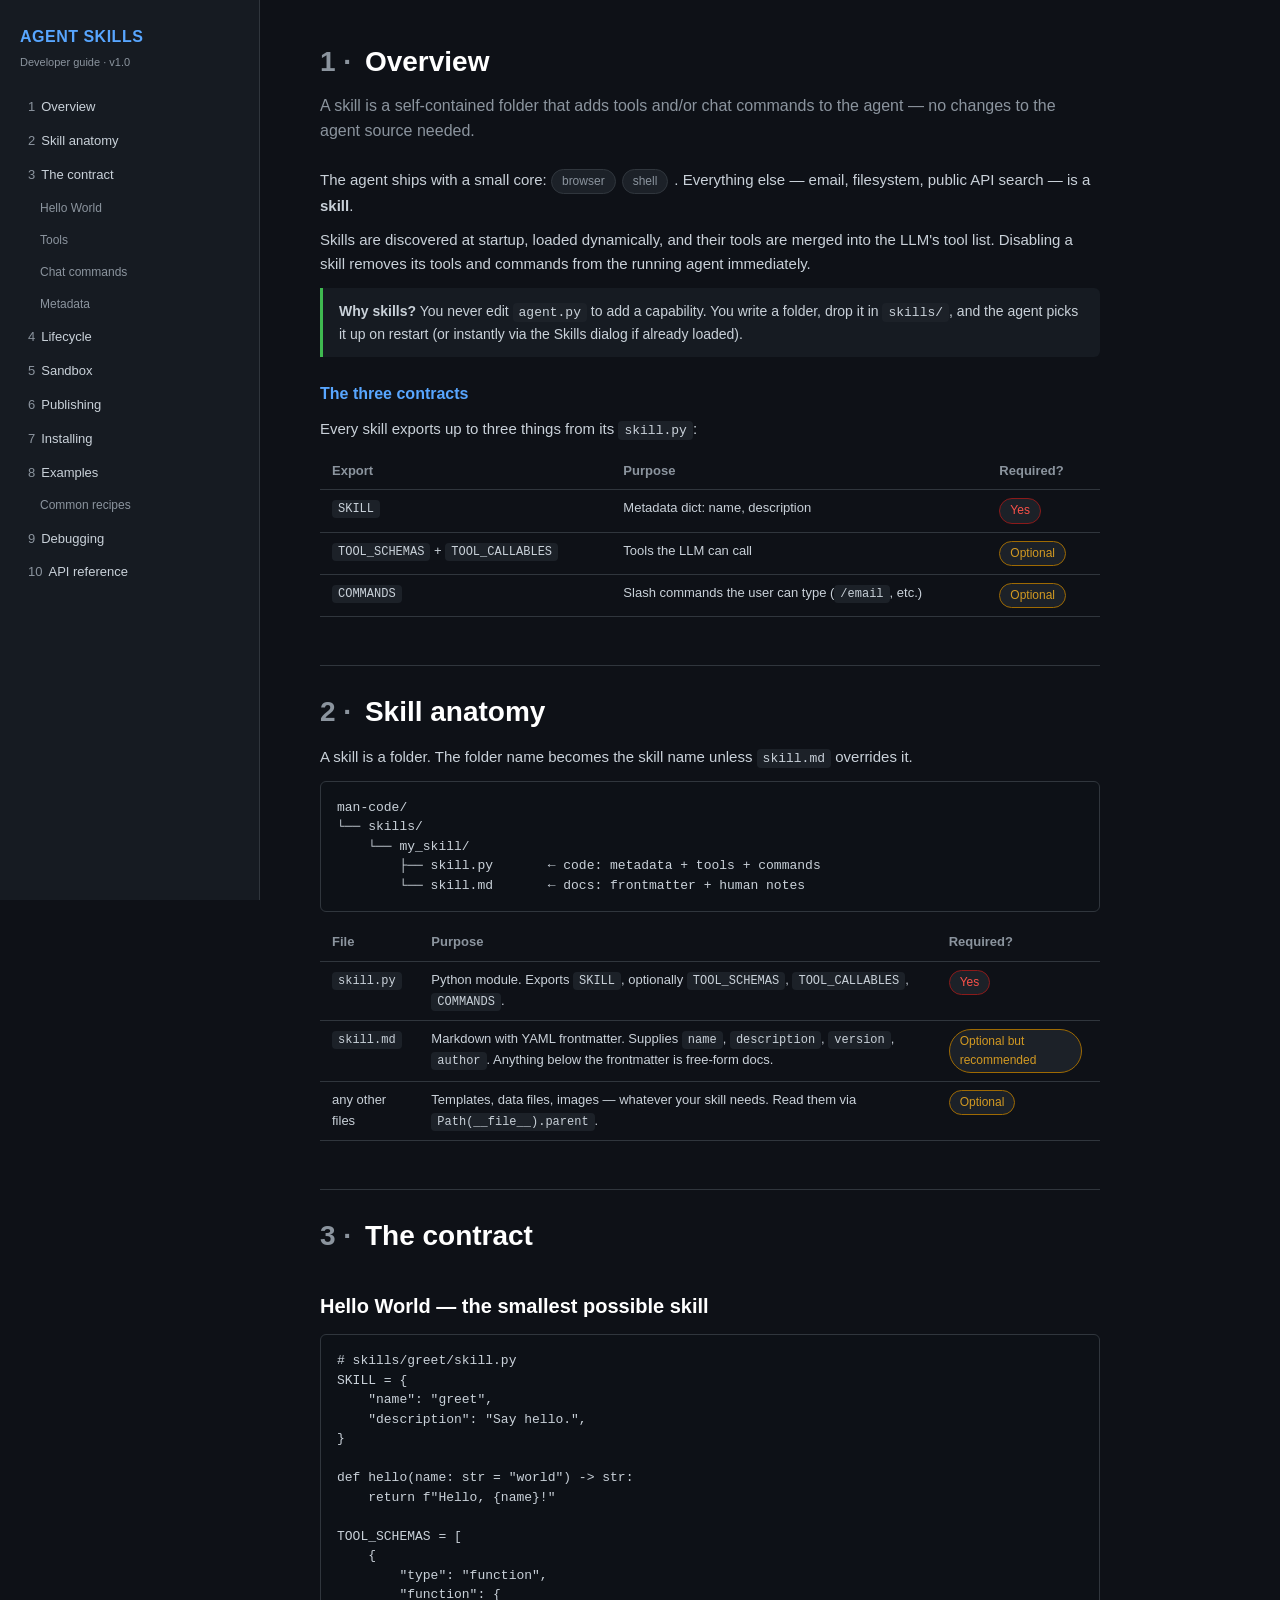
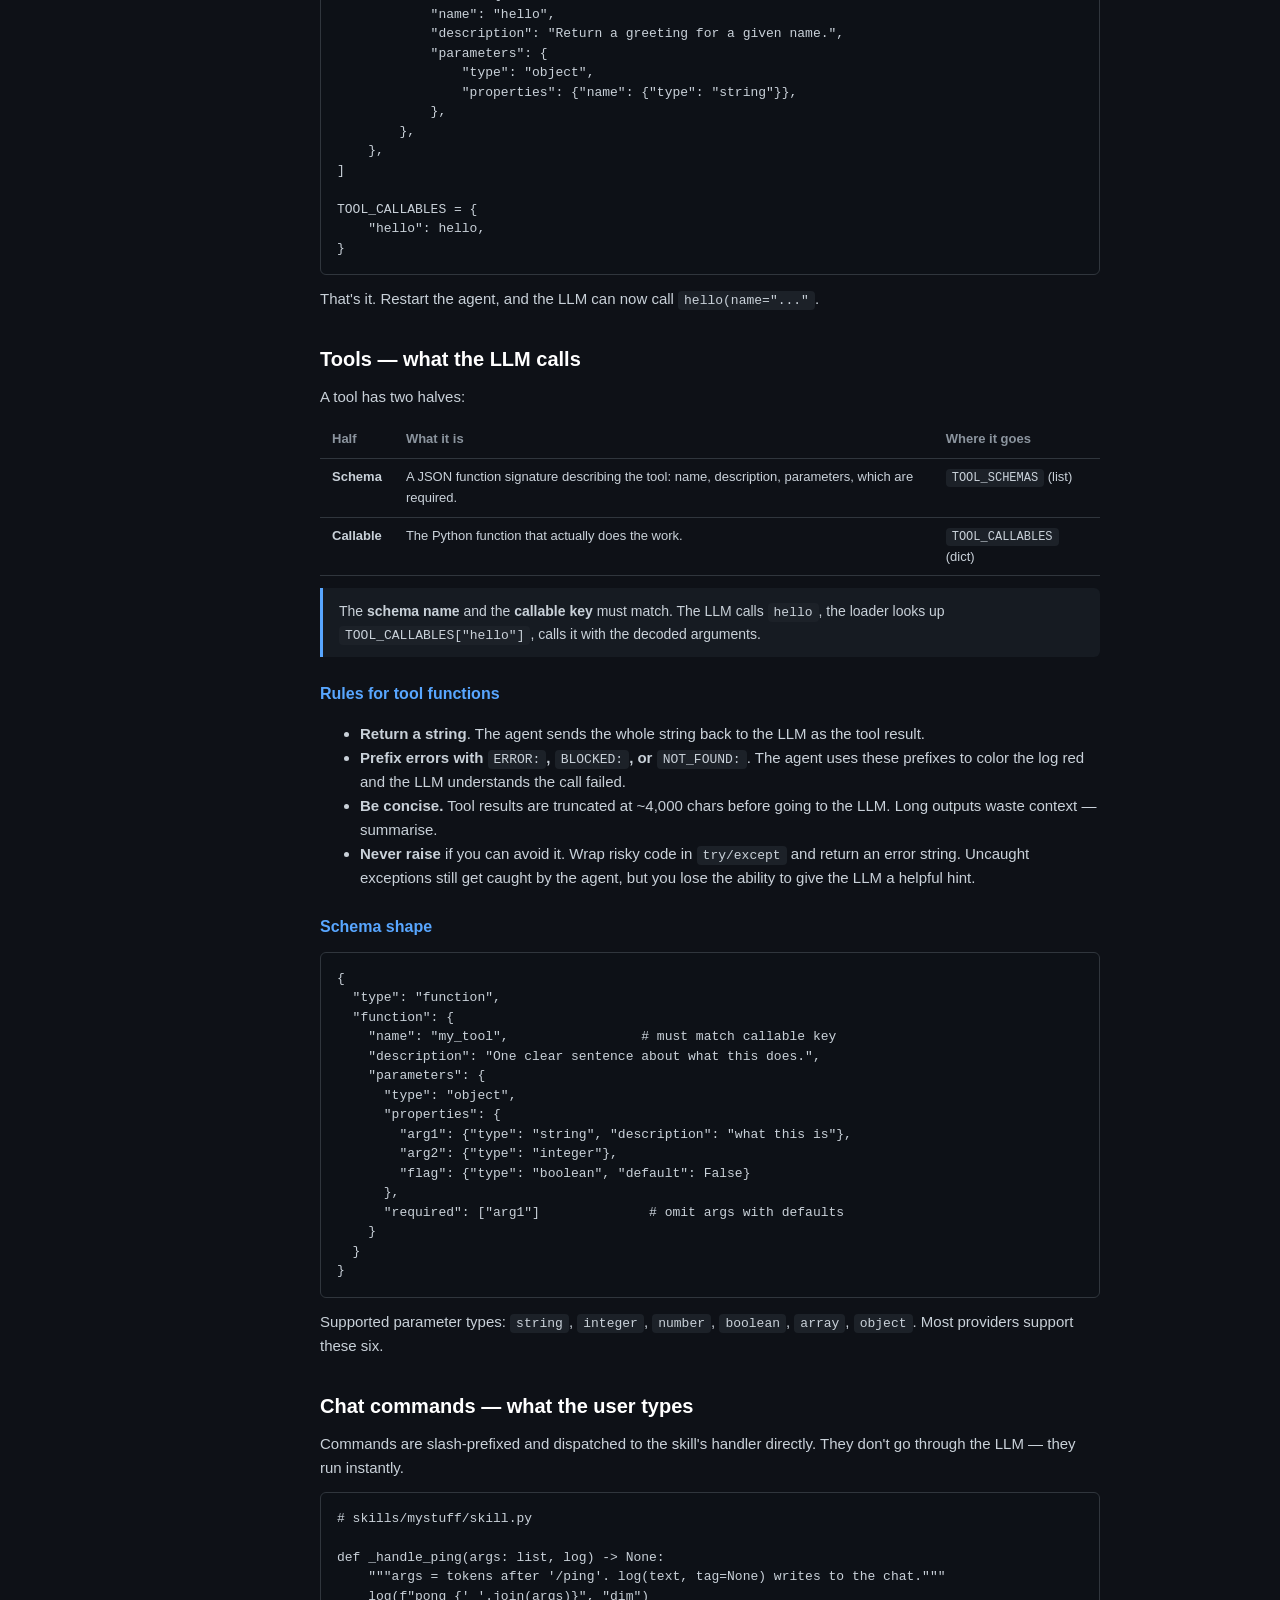
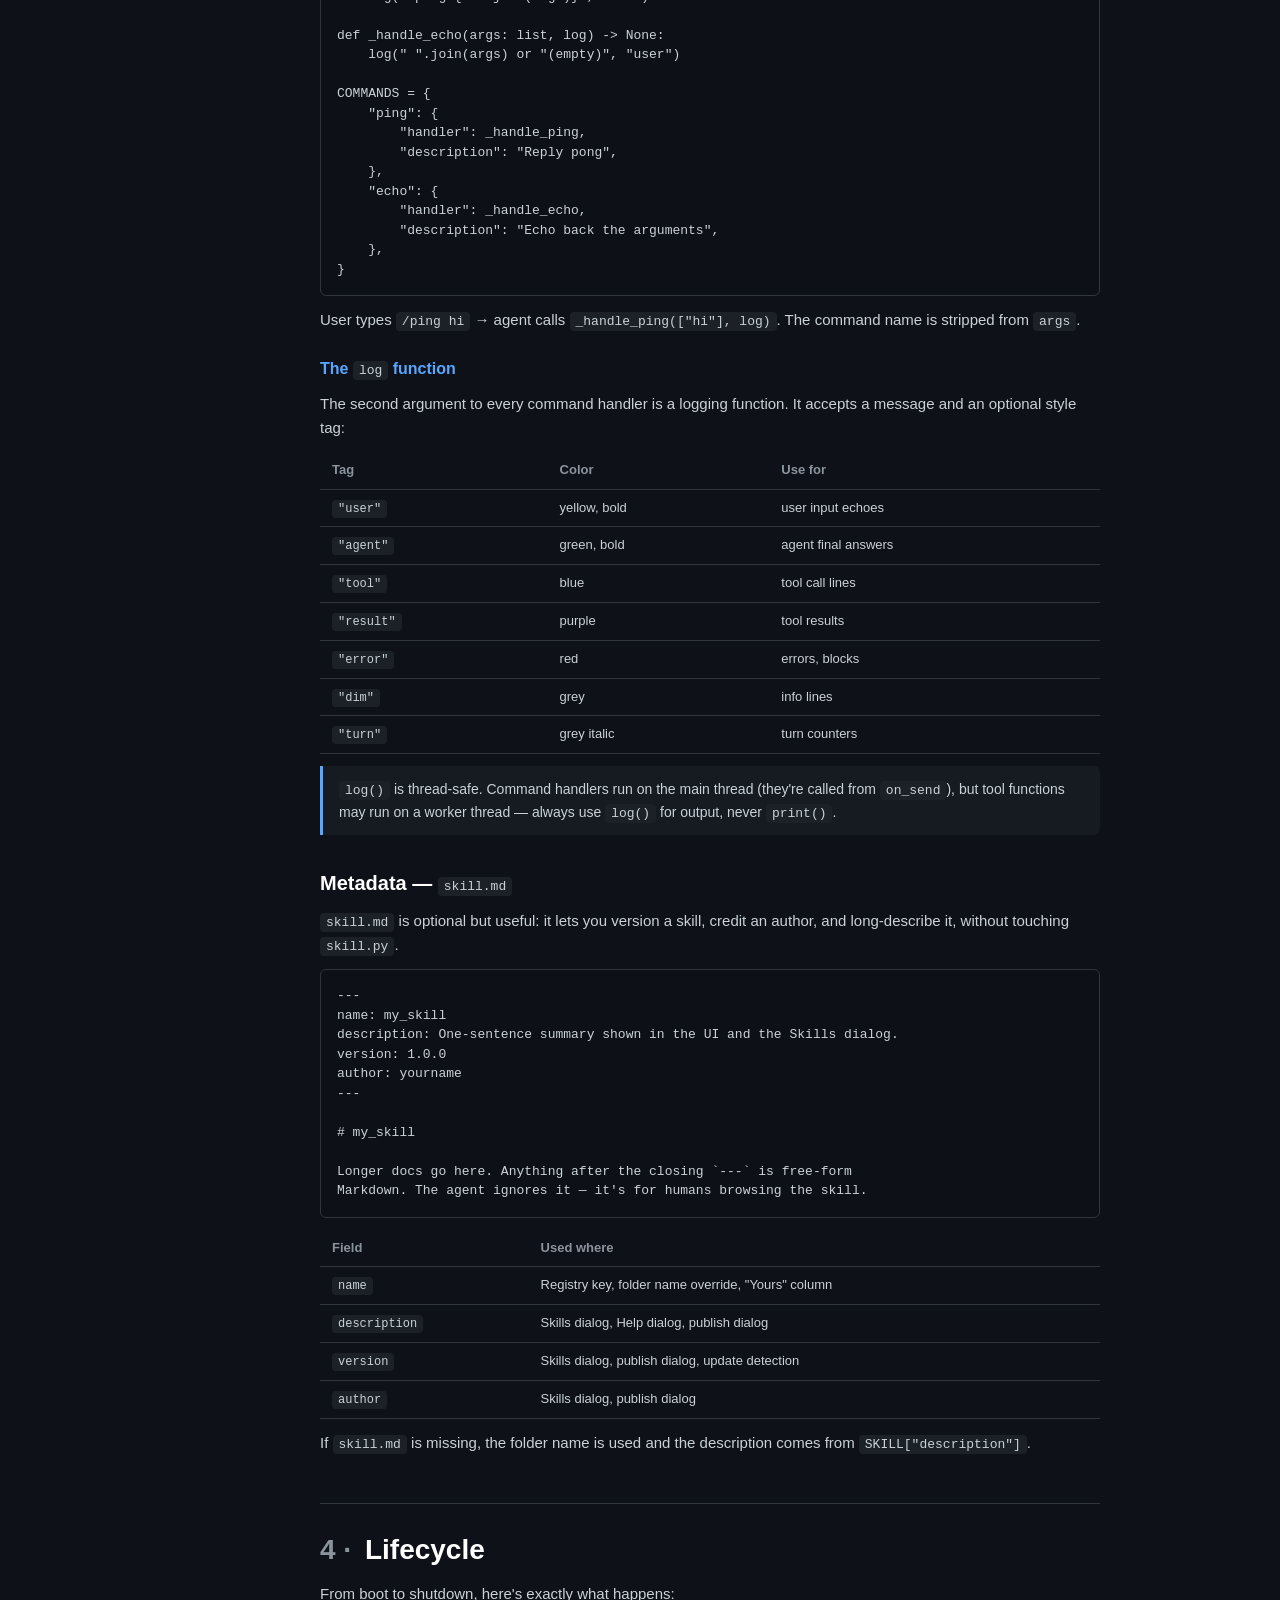
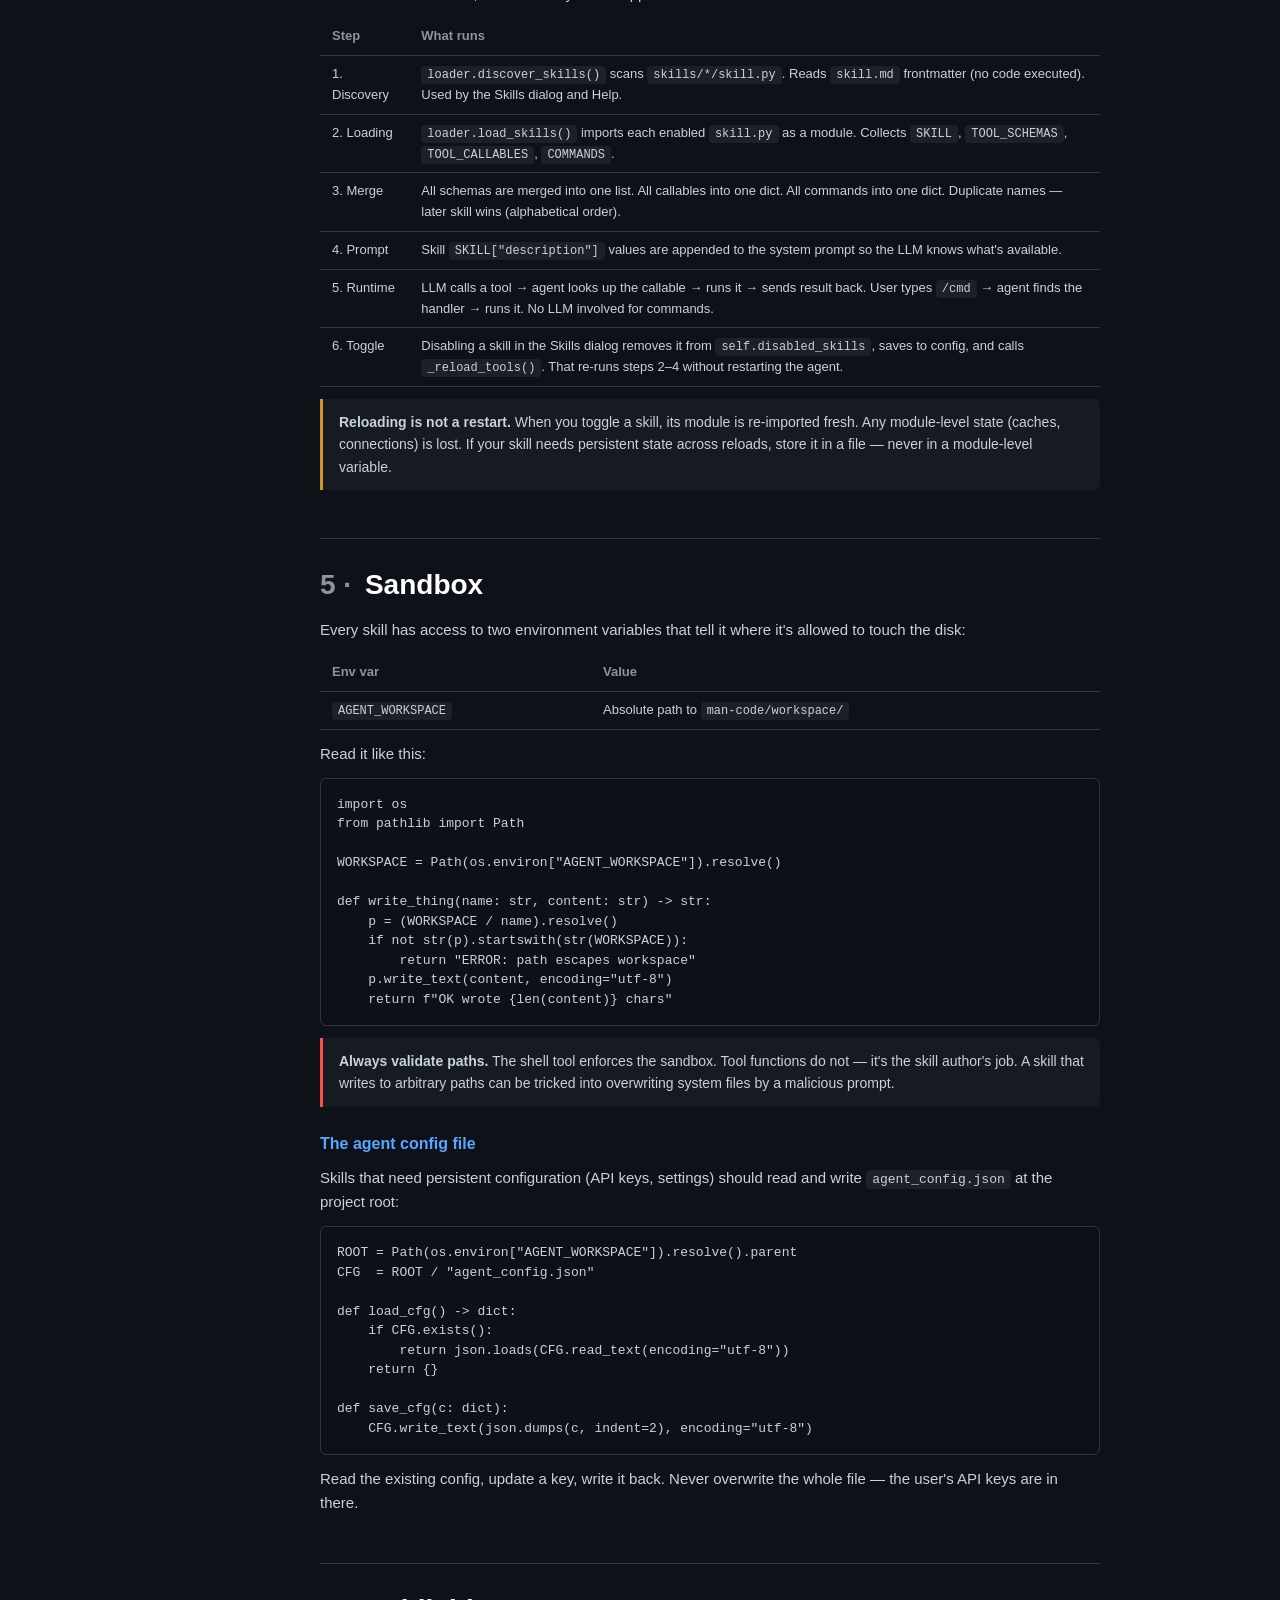
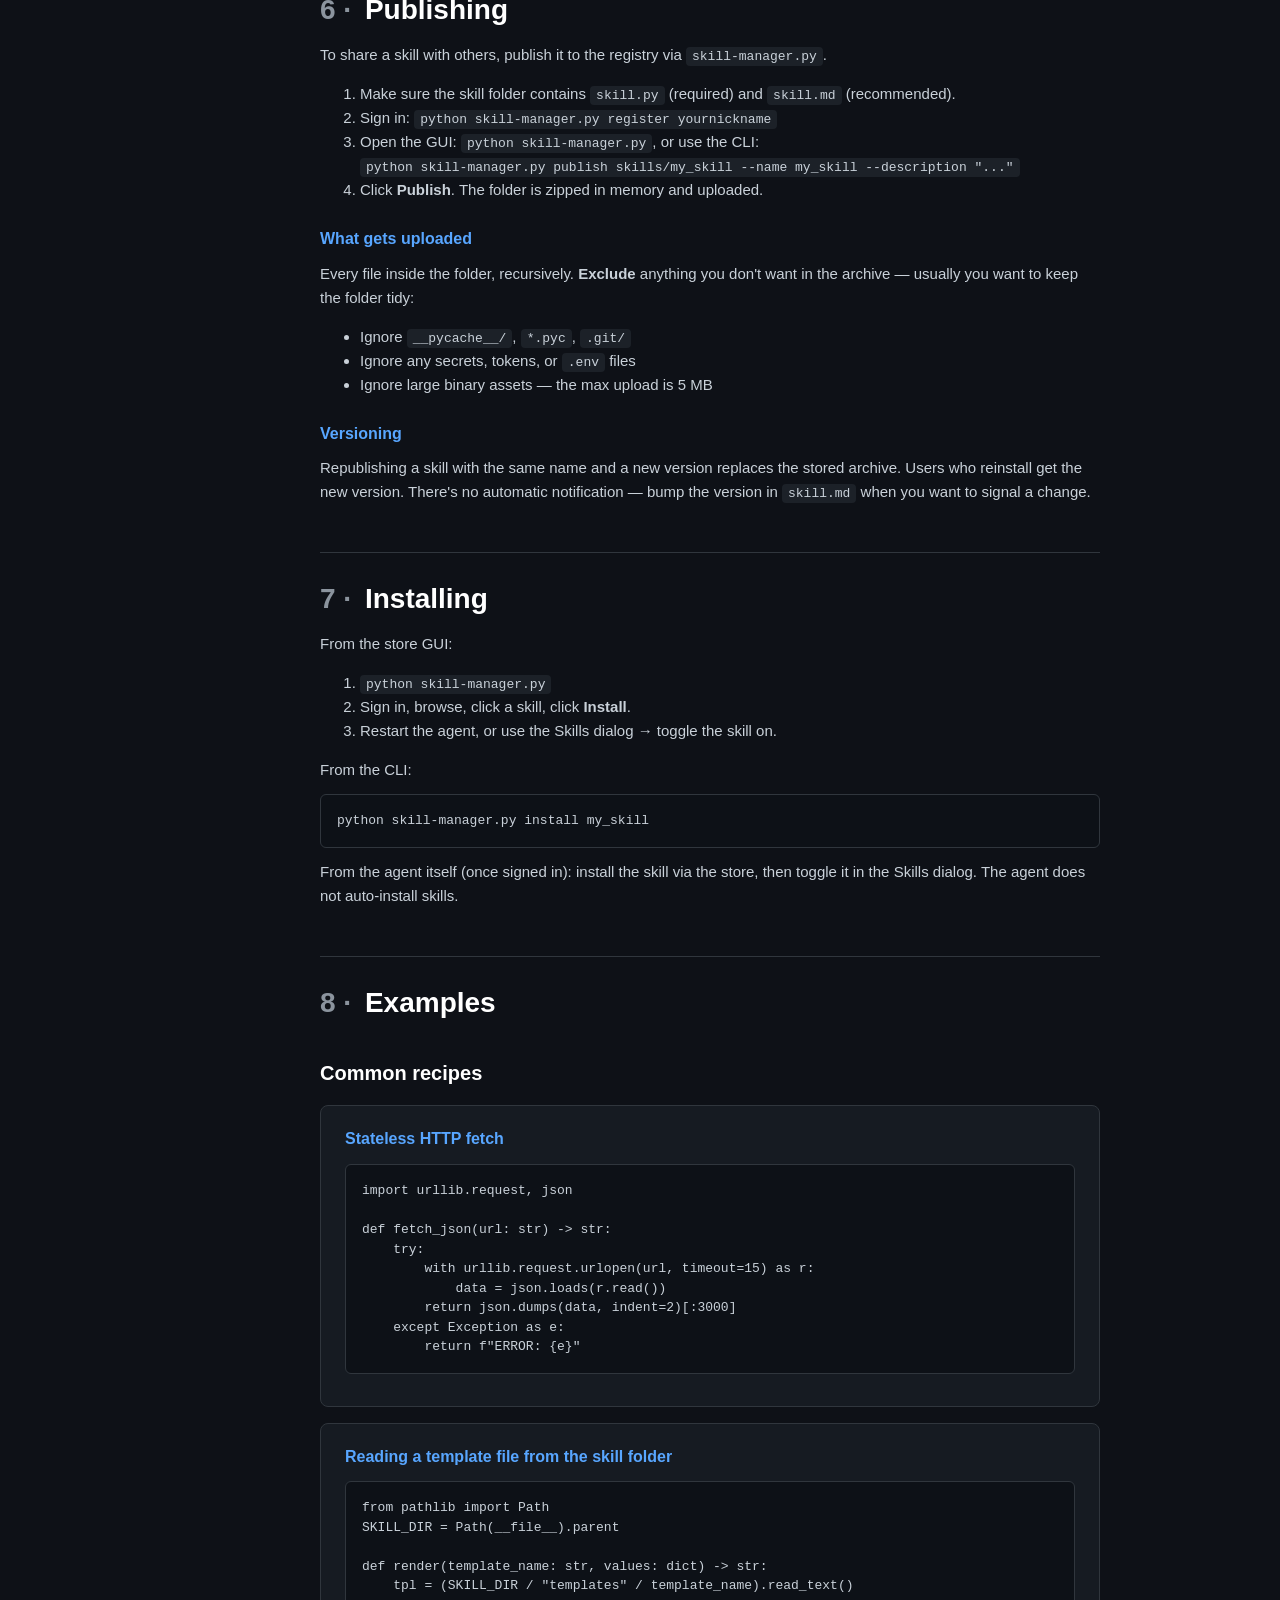
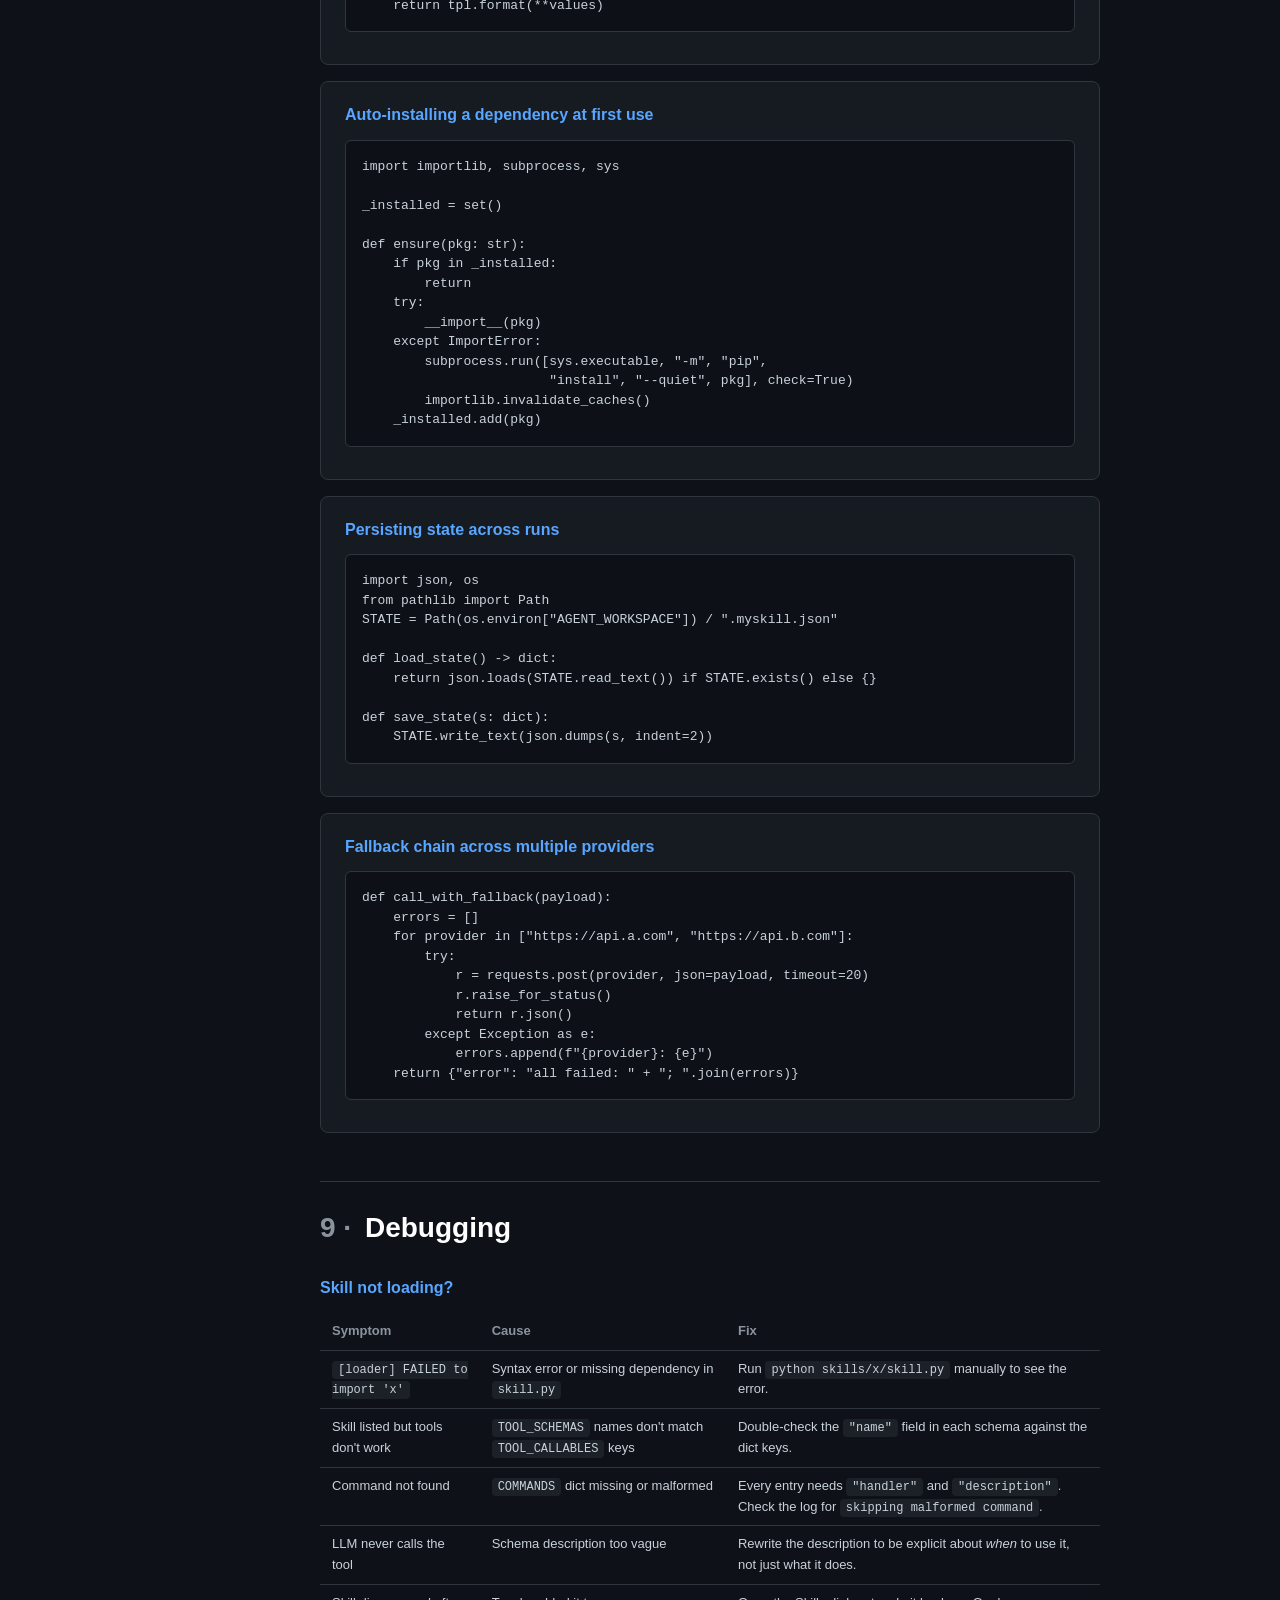
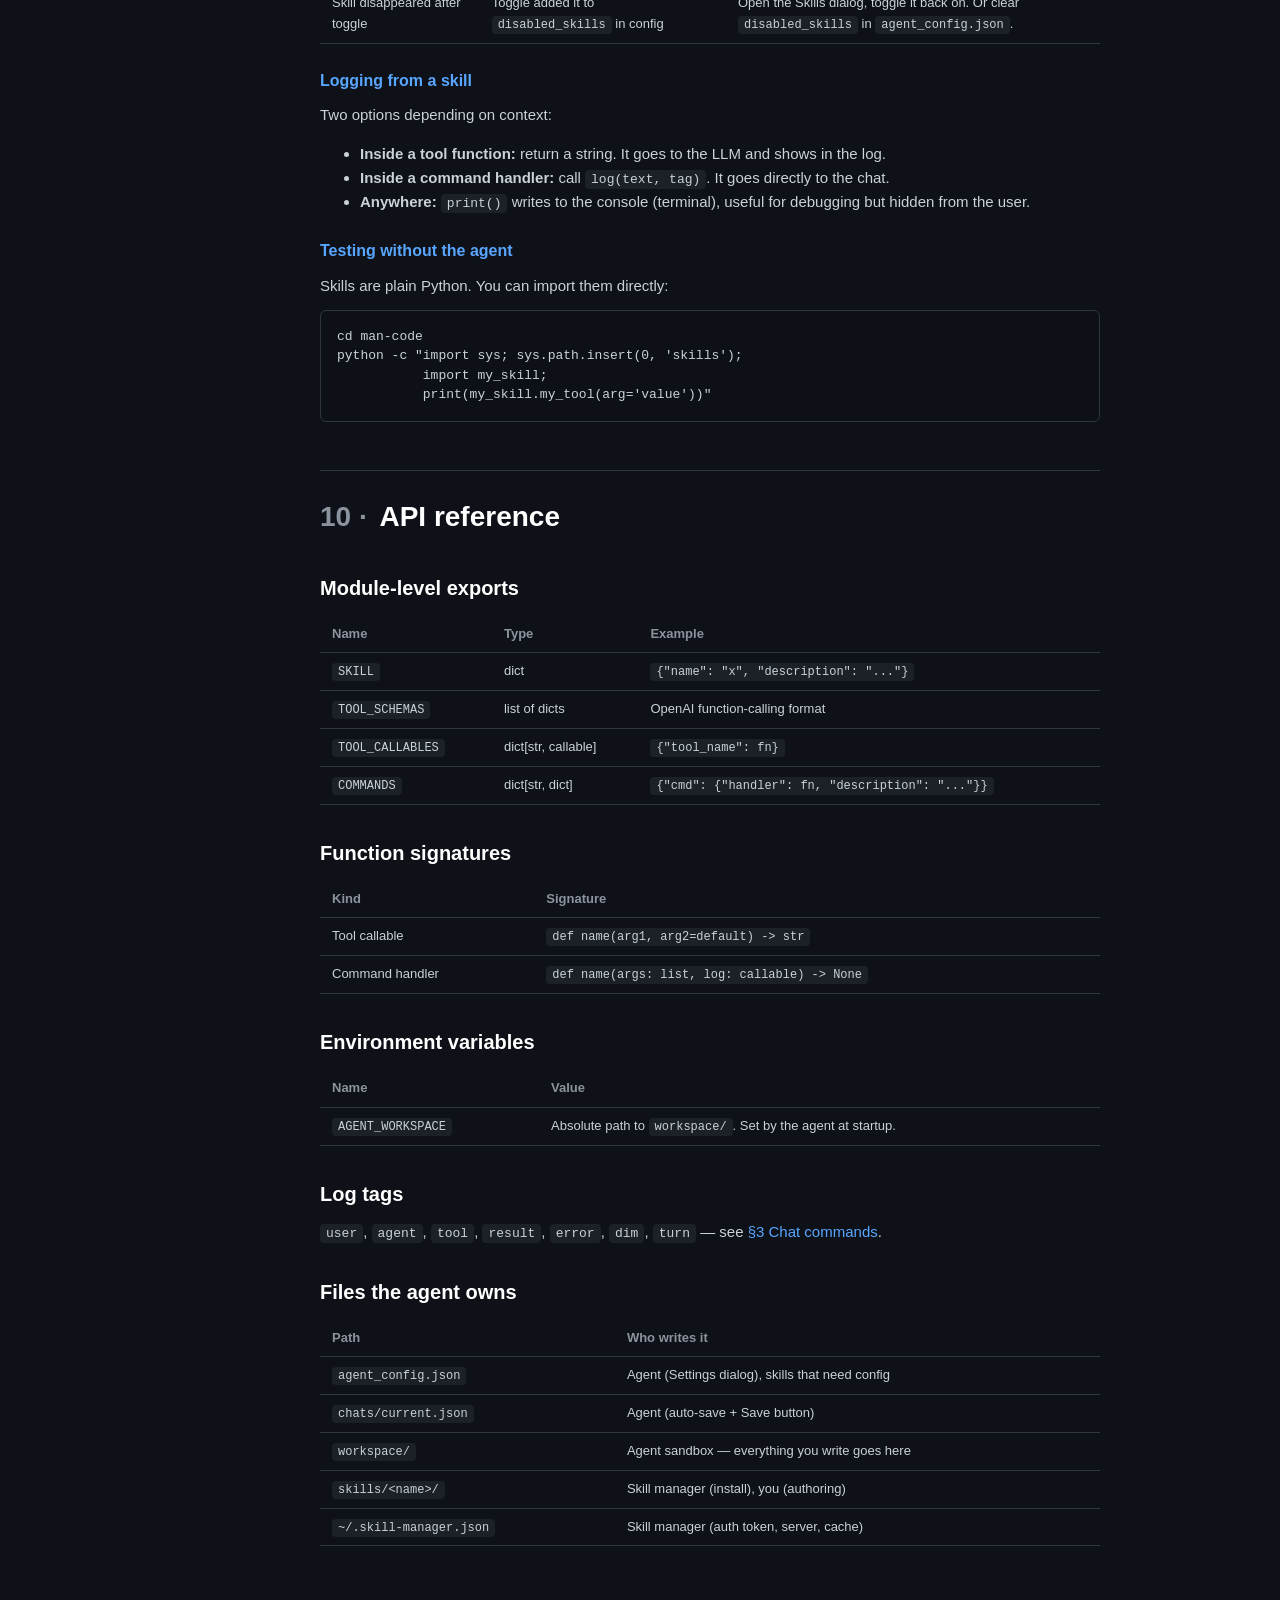
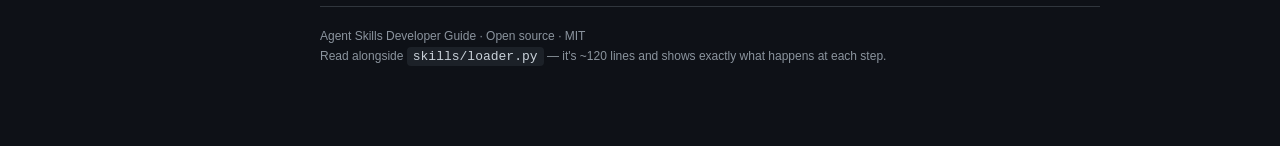
==== docs/skills.html @ 522c6c7e "initial release" ====
<!doctype html>
<html lang="en">
<head>
<meta charset="utf-8">
<title>Agent Skills — Developer Guide</title>
<meta name="viewport" content="width=device-width, initial-scale=1">
<style>
  :root {
    --bg: #0e1117;
    --panel: #161b22;
    --card: #1c2128;
    --border: #30363d;
    --fg: #c9d1d9;
    --dim: #8b949e;
    --accent: #58a6ff;
    --green: #3fb950;
    --yellow: #d29922;
    --red: #f85149;
    --purple: #bc8cff;
    --code-bg: #0d1117;
  }
  * { box-sizing: border-box; }
  html, body {
    margin: 0;
    padding: 0;
    background: var(--bg);
    color: var(--fg);
    font: 15px/1.6 -apple-system, BlinkMacSystemFont, "Segoe UI", Roboto, sans-serif;
  }
  a { color: var(--accent); text-decoration: none; }
  a:hover { text-decoration: underline; }

  .layout {
    display: grid;
    grid-template-columns: 260px 1fr;
    min-height: 100vh;
  }
  @media (max-width: 900px) {
    .layout { grid-template-columns: 1fr; }
    .sidebar { position: static !important; height: auto !important; }
  }

  /* Sidebar */
  .sidebar {
    background: var(--panel);
    border-right: 1px solid var(--border);
    padding: 24px 20px;
    position: sticky;
    top: 0;
    height: 100vh;
    overflow-y: auto;
  }
  .sidebar h1 {
    font-size: 16px;
    color: var(--accent);
    margin: 0 0 4px;
    letter-spacing: 0.5px;
  }
  .sidebar .ver {
    font-size: 11px;
    color: var(--dim);
    margin-bottom: 20px;
  }
  .sidebar nav a {
    display: block;
    color: var(--fg);
    padding: 6px 8px;
    border-radius: 4px;
    font-size: 13px;
    margin: 1px 0;
  }
  .sidebar nav a:hover {
    background: var(--card);
    text-decoration: none;
  }
  .sidebar nav .sub {
    padding-left: 20px;
    font-size: 12px;
    color: var(--dim);
  }

  /* Main */
  main {
    padding: 40px 60px 80px;
    max-width: 900px;
  }
  @media (max-width: 900px) {
    main { padding: 24px 20px 60px; }
  }
  h1.section {
    font-size: 28px;
    margin: 48px 0 8px;
    padding-top: 24px;
    border-top: 1px solid var(--border);
    color: #fff;
  }
  h1.section:first-of-type { border-top: 0; margin-top: 0; padding-top: 0; }
  h2 {
    font-size: 20px;
    margin: 32px 0 10px;
    color: #fff;
  }
  h3 {
    font-size: 16px;
    margin: 24px 0 8px;
    color: var(--accent);
  }
  p { margin: 10px 0; }
  code {
    background: var(--card);
    padding: 2px 6px;
    border-radius: 4px;
    font: 13px/1.5 "Cascadia Mono", Consolas, "SF Mono", monospace;
    color: var(--fg);
  }
  pre {
    background: var(--code-bg);
    border: 1px solid var(--border);
    border-radius: 6px;
    padding: 16px;
    overflow-x: auto;
    font: 13px/1.5 "Cascadia Mono", Consolas, "SF Mono", monospace;
    margin: 12px 0;
  }
  pre code {
    background: transparent;
    padding: 0;
    font-size: 13px;
  }
  .lead {
    font-size: 16px;
    color: var(--dim);
    margin: 8px 0 24px;
  }
  .card {
    background: var(--panel);
    border: 1px solid var(--border);
    border-radius: 8px;
    padding: 20px 24px;
    margin: 16px 0;
  }
  .card h3 { margin-top: 0; }
  .pill {
    display: inline-block;
    background: var(--card);
    border: 1px solid var(--border);
    border-radius: 999px;
    padding: 2px 10px;
    font-size: 12px;
    color: var(--dim);
    margin-right: 6px;
  }
  .pill.green { color: var(--green); border-color: #1a7f37; }
  .pill.yellow { color: var(--yellow); border-color: #9e6a03; }
  .pill.red { color: var(--red); border-color: #8b1a1a; }
  .pill.purple { color: var(--purple); border-color: #6e40c9; }

  table {
    width: 100%;
    border-collapse: collapse;
    margin: 12px 0;
    font-size: 13px;
  }
  th, td {
    text-align: left;
    padding: 8px 12px;
    border-bottom: 1px solid var(--border);
    vertical-align: top;
  }
  th { color: var(--dim); font-weight: 600; }
  td code { font-size: 12px; }

  .callout {
    border-left: 3px solid var(--accent);
    background: var(--panel);
    padding: 12px 16px;
    margin: 12px 0;
    border-radius: 0 6px 6px 0;
    font-size: 14px;
  }
  .callout.warn { border-left-color: var(--yellow); }
  .callout.danger { border-left-color: var(--red); }
  .callout.ok { border-left-color: var(--green); }

  .toc-num { color: var(--dim); margin-right: 6px; font-variant-numeric: tabular-nums; }

  .footer {
    margin-top: 60px;
    padding-top: 20px;
    border-top: 1px solid var(--border);
    color: var(--dim);
    font-size: 12px;
  }
</style>
</head>
<body>

<div class="layout">

  <!-- ========================================================== -->
  <!-- SIDEBAR -->
  <!-- ========================================================== -->
  <aside class="sidebar">
    <h1>AGENT SKILLS</h1>
    <div class="ver">Developer guide · v1.0</div>
    <nav>
      <a href="#overview"><span class="toc-num">1</span>Overview</a>
      <a href="#anatomy"><span class="toc-num">2</span>Skill anatomy</a>
      <a href="#contract"><span class="toc-num">3</span>The contract</a>
      <a href="#hello" class="sub">Hello World</a>
      <a href="#tools" class="sub">Tools</a>
      <a href="#commands" class="sub">Chat commands</a>
      <a href="#metadata" class="sub">Metadata</a>
      <a href="#lifecycle"><span class="toc-num">4</span>Lifecycle</a>
      <a href="#sandbox"><span class="toc-num">5</span>Sandbox</a>
      <a href="#publishing"><span class="toc-num">6</span>Publishing</a>
      <a href="#installing"><span class="toc-num">7</span>Installing</a>
      <a href="#examples"><span class="toc-num">8</span>Examples</a>
      <a href="#recipes" class="sub">Common recipes</a>
      <a href="#debug"><span class="toc-num">9</span>Debugging</a>
      <a href="#reference"><span class="toc-num">10</span>API reference</a>
    </nav>
  </aside>

  <!-- ========================================================== -->
  <!-- MAIN -->
  <!-- ========================================================== -->
  <main>

    <h1 class="section" id="overview"><span class="toc-num">1 ·</span> Overview</h1>
    <p class="lead">A skill is a self-contained folder that adds tools and/or chat commands to the agent — no changes to the agent source needed.</p>

    <p>The agent ships with a small core: <span class="pill">browser</span><span class="pill">shell</span>. Everything else — email, filesystem, public API search — is a <strong>skill</strong>.</p>

    <p>Skills are discovered at startup, loaded dynamically, and their tools are merged into the LLM's tool list. Disabling a skill removes its tools and commands from the running agent immediately.</p>

    <div class="callout ok">
      <strong>Why skills?</strong> You never edit <code>agent.py</code> to add a capability. You write a folder, drop it in <code>skills/</code>, and the agent picks it up on restart (or instantly via the Skills dialog if already loaded).
    </div>

    <h3>The three contracts</h3>
    <p>Every skill exports up to three things from its <code>skill.py</code>:</p>

    <table>
      <thead>
        <tr><th>Export</th><th>Purpose</th><th>Required?</th></tr>
      </thead>
      <tbody>
        <tr>
          <td><code>SKILL</code></td>
          <td>Metadata dict: name, description</td>
          <td><span class="pill red">Yes</span></td>
        </tr>
        <tr>
          <td><code>TOOL_SCHEMAS</code> + <code>TOOL_CALLABLES</code></td>
          <td>Tools the LLM can call</td>
          <td><span class="pill yellow">Optional</span></td>
        </tr>
        <tr>
          <td><code>COMMANDS</code></td>
          <td>Slash commands the user can type (<code>/email</code>, etc.)</td>
          <td><span class="pill yellow">Optional</span></td>
        </tr>
      </tbody>
    </table>

    <h1 class="section" id="anatomy"><span class="toc-num">2 ·</span> Skill anatomy</h1>

    <p>A skill is a folder. The folder name becomes the skill name unless <code>skill.md</code> overrides it.</p>

    <pre><code>man-code/
└── skills/
    └── my_skill/
        ├── skill.py       ← code: metadata + tools + commands
        └── skill.md       ← docs: frontmatter + human notes</code></pre>

    <table>
      <thead><tr><th>File</th><th>Purpose</th><th>Required?</th></tr></thead>
      <tbody>
        <tr>
          <td><code>skill.py</code></td>
          <td>Python module. Exports <code>SKILL</code>, optionally <code>TOOL_SCHEMAS</code>, <code>TOOL_CALLABLES</code>, <code>COMMANDS</code>.</td>
          <td><span class="pill red">Yes</span></td>
        </tr>
        <tr>
          <td><code>skill.md</code></td>
          <td>Markdown with YAML frontmatter. Supplies <code>name</code>, <code>description</code>, <code>version</code>, <code>author</code>. Anything below the frontmatter is free-form docs.</td>
          <td><span class="pill yellow">Optional but recommended</span></td>
        </tr>
        <tr>
          <td>any other files</td>
          <td>Templates, data files, images — whatever your skill needs. Read them via <code>Path(__file__).parent</code>.</td>
          <td><span class="pill yellow">Optional</span></td>
        </tr>
      </tbody>
    </table>

    <h1 class="section" id="contract"><span class="toc-num">3 ·</span> The contract</h1>

    <h2 id="hello">Hello World — the smallest possible skill</h2>

    <pre><code># skills/greet/skill.py
SKILL = {
    "name": "greet",
    "description": "Say hello.",
}

def hello(name: str = "world") -&gt; str:
    return f"Hello, {name}!"

TOOL_SCHEMAS = [
    {
        "type": "function",
        "function": {
            "name": "hello",
            "description": "Return a greeting for a given name.",
            "parameters": {
                "type": "object",
                "properties": {"name": {"type": "string"}},
            },
        },
    },
]

TOOL_CALLABLES = {
    "hello": hello,
}</code></pre>

    <p>That's it. Restart the agent, and the LLM can now call <code>hello(name="..."</code>.</p>

    <h2 id="tools">Tools — what the LLM calls</h2>

    <p>A tool has two halves:</p>

    <table>
      <thead><tr><th>Half</th><th>What it is</th><th>Where it goes</th></tr></thead>
      <tbody>
        <tr>
          <td><strong>Schema</strong></td>
          <td>A JSON function signature describing the tool: name, description, parameters, which are required.</td>
          <td><code>TOOL_SCHEMAS</code> (list)</td>
        </tr>
        <tr>
          <td><strong>Callable</strong></td>
          <td>The Python function that actually does the work.</td>
          <td><code>TOOL_CALLABLES</code> (dict)</td>
        </tr>
      </tbody>
    </table>

    <div class="callout">
      The <strong>schema name</strong> and the <strong>callable key</strong> must match. The LLM calls <code>hello</code>, the loader looks up <code>TOOL_CALLABLES["hello"]</code>, calls it with the decoded arguments.
    </div>

    <h3>Rules for tool functions</h3>
    <ul>
      <li><strong>Return a string</strong>. The agent sends the whole string back to the LLM as the tool result.</li>
      <li><strong>Prefix errors with <code>ERROR:</code>, <code>BLOCKED:</code>, or <code>NOT_FOUND:</code></strong>. The agent uses these prefixes to color the log red and the LLM understands the call failed.</li>
      <li><strong>Be concise.</strong> Tool results are truncated at ~4,000 chars before going to the LLM. Long outputs waste context — summarise.</li>
      <li><strong>Never raise</strong> if you can avoid it. Wrap risky code in <code>try/except</code> and return an error string. Uncaught exceptions still get caught by the agent, but you lose the ability to give the LLM a helpful hint.</li>
    </ul>

    <h3>Schema shape</h3>

    <pre><code>{
  "type": "function",
  "function": {
    "name": "my_tool",                 # must match callable key
    "description": "One clear sentence about what this does.",
    "parameters": {
      "type": "object",
      "properties": {
        "arg1": {"type": "string", "description": "what this is"},
        "arg2": {"type": "integer"},
        "flag": {"type": "boolean", "default": False}
      },
      "required": ["arg1"]              # omit args with defaults
    }
  }
}</code></pre>

    <p>Supported parameter types: <code>string</code>, <code>integer</code>, <code>number</code>, <code>boolean</code>, <code>array</code>, <code>object</code>. Most providers support these six.</p>

    <h2 id="commands">Chat commands — what the user types</h2>

    <p>Commands are slash-prefixed and dispatched to the skill's handler directly. They don't go through the LLM — they run instantly.</p>

    <pre><code># skills/mystuff/skill.py

def _handle_ping(args: list, log) -&gt; None:
    """args = tokens after '/ping'. log(text, tag=None) writes to the chat."""
    log(f"pong {' '.join(args)}", "dim")

def _handle_echo(args: list, log) -&gt; None:
    log(" ".join(args) or "(empty)", "user")

COMMANDS = {
    "ping": {
        "handler": _handle_ping,
        "description": "Reply pong",
    },
    "echo": {
        "handler": _handle_echo,
        "description": "Echo back the arguments",
    },
}</code></pre>

    <p>User types <code>/ping hi</code> → agent calls <code>_handle_ping(["hi"], log)</code>. The command name is stripped from <code>args</code>.</p>

    <h3>The <code>log</code> function</h3>
    <p>The second argument to every command handler is a logging function. It accepts a message and an optional style tag:</p>

    <table>
      <thead><tr><th>Tag</th><th>Color</th><th>Use for</th></tr></thead>
      <tbody>
        <tr><td><code>"user"</code></td><td>yellow, bold</td><td>user input echoes</td></tr>
        <tr><td><code>"agent"</code></td><td>green, bold</td><td>agent final answers</td></tr>
        <tr><td><code>"tool"</code></td><td>blue</td><td>tool call lines</td></tr>
        <tr><td><code>"result"</code></td><td>purple</td><td>tool results</td></tr>
        <tr><td><code>"error"</code></td><td>red</td><td>errors, blocks</td></tr>
        <tr><td><code>"dim"</code></td><td>grey</td><td>info lines</td></tr>
        <tr><td><code>"turn"</code></td><td>grey italic</td><td>turn counters</td></tr>
      </tbody>
    </table>

    <div class="callout">
      <code>log()</code> is thread-safe. Command handlers run on the main thread (they're called from <code>on_send</code>), but tool functions may run on a worker thread — always use <code>log()</code> for output, never <code>print()</code>.
    </div>

    <h2 id="metadata">Metadata — <code>skill.md</code></h2>

    <p><code>skill.md</code> is optional but useful: it lets you version a skill, credit an author, and long-describe it, without touching <code>skill.py</code>.</p>

    <pre><code>---
name: my_skill
description: One-sentence summary shown in the UI and the Skills dialog.
version: 1.0.0
author: yourname
---

# my_skill

Longer docs go here. Anything after the closing `---` is free-form
Markdown. The agent ignores it — it's for humans browsing the skill.</code></pre>

    <table>
      <thead><tr><th>Field</th><th>Used where</th></tr></thead>
      <tbody>
        <tr><td><code>name</code></td><td>Registry key, folder name override, "Yours" column</td></tr>
        <tr><td><code>description</code></td><td>Skills dialog, Help dialog, publish dialog</td></tr>
        <tr><td><code>version</code></td><td>Skills dialog, publish dialog, update detection</td></tr>
        <tr><td><code>author</code></td><td>Skills dialog, publish dialog</td></tr>
      </tbody>
    </table>

    <p>If <code>skill.md</code> is missing, the folder name is used and the description comes from <code>SKILL["description"]</code>.</p>

    <h1 class="section" id="lifecycle"><span class="toc-num">4 ·</span> Lifecycle</h1>

    <p>From boot to shutdown, here's exactly what happens:</p>

    <table>
      <thead><tr><th>Step</th><th>What runs</th></tr></thead>
      <tbody>
        <tr>
          <td>1. Discovery</td>
          <td><code>loader.discover_skills()</code> scans <code>skills/*/skill.py</code>. Reads <code>skill.md</code> frontmatter (no code executed). Used by the Skills dialog and Help.</td>
        </tr>
        <tr>
          <td>2. Loading</td>
          <td><code>loader.load_skills()</code> imports each enabled <code>skill.py</code> as a module. Collects <code>SKILL</code>, <code>TOOL_SCHEMAS</code>, <code>TOOL_CALLABLES</code>, <code>COMMANDS</code>.</td>
        </tr>
        <tr>
          <td>3. Merge</td>
          <td>All schemas are merged into one list. All callables into one dict. All commands into one dict. Duplicate names — later skill wins (alphabetical order).</td>
        </tr>
        <tr>
          <td>4. Prompt</td>
          <td>Skill <code>SKILL["description"]</code> values are appended to the system prompt so the LLM knows what's available.</td>
        </tr>
        <tr>
          <td>5. Runtime</td>
          <td>LLM calls a tool → agent looks up the callable → runs it → sends result back. User types <code>/cmd</code> → agent finds the handler → runs it. No LLM involved for commands.</td>
        </tr>
        <tr>
          <td>6. Toggle</td>
          <td>Disabling a skill in the Skills dialog removes it from <code>self.disabled_skills</code>, saves to config, and calls <code>_reload_tools()</code>. That re-runs steps 2–4 without restarting the agent.</td>
        </tr>
      </tbody>
    </table>

    <div class="callout warn">
      <strong>Reloading is not a restart.</strong> When you toggle a skill, its module is re-imported fresh. Any module-level state (caches, connections) is lost. If your skill needs persistent state across reloads, store it in a file — never in a module-level variable.
    </div>

    <h1 class="section" id="sandbox"><span class="toc-num">5 ·</span> Sandbox</h1>

    <p>Every skill has access to two environment variables that tell it where it's allowed to touch the disk:</p>

    <table>
      <thead><tr><th>Env var</th><th>Value</th></tr></thead>
      <tbody>
        <tr><td><code>AGENT_WORKSPACE</code></td><td>Absolute path to <code>man-code/workspace/</code></td></tr>
      </tbody>
    </table>

    <p>Read it like this:</p>

    <pre><code>import os
from pathlib import Path

WORKSPACE = Path(os.environ["AGENT_WORKSPACE"]).resolve()

def write_thing(name: str, content: str) -&gt; str:
    p = (WORKSPACE / name).resolve()
    if not str(p).startswith(str(WORKSPACE)):
        return "ERROR: path escapes workspace"
    p.write_text(content, encoding="utf-8")
    return f"OK wrote {len(content)} chars"</code></pre>

    <div class="callout danger">
      <strong>Always validate paths.</strong> The shell tool enforces the sandbox. Tool functions do not — it's the skill author's job. A skill that writes to arbitrary paths can be tricked into overwriting system files by a malicious prompt.
    </div>

    <h3>The agent config file</h3>
    <p>Skills that need persistent configuration (API keys, settings) should read and write <code>agent_config.json</code> at the project root:</p>

    <pre><code>ROOT = Path(os.environ["AGENT_WORKSPACE"]).resolve().parent
CFG  = ROOT / "agent_config.json"

def load_cfg() -&gt; dict:
    if CFG.exists():
        return json.loads(CFG.read_text(encoding="utf-8"))
    return {}

def save_cfg(c: dict):
    CFG.write_text(json.dumps(c, indent=2), encoding="utf-8")</code></pre>

    <p>Read the existing config, update a key, write it back. Never overwrite the whole file — the user's API keys are in there.</p>

    <h1 class="section" id="publishing"><span class="toc-num">6 ·</span> Publishing</h1>

    <p>To share a skill with others, publish it to the registry via <code>skill-manager.py</code>.</p>

    <ol>
      <li>Make sure the skill folder contains <code>skill.py</code> (required) and <code>skill.md</code> (recommended).</li>
      <li>Sign in: <code>python skill-manager.py register yournickname</code></li>
      <li>Open the GUI: <code>python skill-manager.py</code>, or use the CLI:<br>
        <code>python skill-manager.py publish skills/my_skill --name my_skill --description "..."</code></li>
      <li>Click <strong>Publish</strong>. The folder is zipped in memory and uploaded.</li>
    </ol>

    <h3>What gets uploaded</h3>
    <p>Every file inside the folder, recursively. <strong>Exclude</strong> anything you don't want in the archive — usually you want to keep the folder tidy:</p>
    <ul>
      <li>Ignore <code>__pycache__/</code>, <code>*.pyc</code>, <code>.git/</code></li>
      <li>Ignore any secrets, tokens, or <code>.env</code> files</li>
      <li>Ignore large binary assets — the max upload is 5 MB</li>
    </ul>

    <h3>Versioning</h3>
    <p>Republishing a skill with the same name and a new version replaces the stored archive. Users who reinstall get the new version. There's no automatic notification — bump the version in <code>skill.md</code> when you want to signal a change.</p>

    <h1 class="section" id="installing"><span class="toc-num">7 ·</span> Installing</h1>

    <p>From the store GUI:</p>
    <ol>
      <li><code>python skill-manager.py</code></li>
      <li>Sign in, browse, click a skill, click <strong>Install</strong>.</li>
      <li>Restart the agent, or use the Skills dialog → toggle the skill on.</li>
    </ol>

    <p>From the CLI:</p>
    <pre><code>python skill-manager.py install my_skill</code></pre>

    <p>From the agent itself (once signed in): install the skill via the store, then toggle it in the Skills dialog. The agent does not auto-install skills.</p>

    <h1 class="section" id="examples"><span class="toc-num">8 ·</span> Examples</h1>

    <h2 id="recipes">Common recipes</h2>

    <div class="card">
      <h3>Stateless HTTP fetch</h3>
      <pre><code>import urllib.request, json

def fetch_json(url: str) -&gt; str:
    try:
        with urllib.request.urlopen(url, timeout=15) as r:
            data = json.loads(r.read())
        return json.dumps(data, indent=2)[:3000]
    except Exception as e:
        return f"ERROR: {e}"</code></pre>
    </div>

    <div class="card">
      <h3>Reading a template file from the skill folder</h3>
      <pre><code>from pathlib import Path
SKILL_DIR = Path(__file__).parent

def render(template_name: str, values: dict) -&gt; str:
    tpl = (SKILL_DIR / "templates" / template_name).read_text()
    return tpl.format(**values)</code></pre>
    </div>

    <div class="card">
      <h3>Auto-installing a dependency at first use</h3>
      <pre><code>import importlib, subprocess, sys

_installed = set()

def ensure(pkg: str):
    if pkg in _installed:
        return
    try:
        __import__(pkg)
    except ImportError:
        subprocess.run([sys.executable, "-m", "pip",
                        "install", "--quiet", pkg], check=True)
        importlib.invalidate_caches()
    _installed.add(pkg)</code></pre>
    </div>

    <div class="card">
      <h3>Persisting state across runs</h3>
      <pre><code>import json, os
from pathlib import Path
STATE = Path(os.environ["AGENT_WORKSPACE"]) / ".myskill.json"

def load_state() -&gt; dict:
    return json.loads(STATE.read_text()) if STATE.exists() else {}

def save_state(s: dict):
    STATE.write_text(json.dumps(s, indent=2))</code></pre>
    </div>

    <div class="card">
      <h3>Fallback chain across multiple providers</h3>
      <pre><code>def call_with_fallback(payload):
    errors = []
    for provider in ["https://api.a.com", "https://api.b.com"]:
        try:
            r = requests.post(provider, json=payload, timeout=20)
            r.raise_for_status()
            return r.json()
        except Exception as e:
            errors.append(f"{provider}: {e}")
    return {"error": "all failed: " + "; ".join(errors)}</code></pre>
    </div>

    <h1 class="section" id="debug"><span class="toc-num">9 ·</span> Debugging</h1>

    <h3>Skill not loading?</h3>
    <table>
      <thead><tr><th>Symptom</th><th>Cause</th><th>Fix</th></tr></thead>
      <tbody>
        <tr>
          <td><code>[loader] FAILED to import 'x'</code></td>
          <td>Syntax error or missing dependency in <code>skill.py</code></td>
          <td>Run <code>python skills/x/skill.py</code> manually to see the error.</td>
        </tr>
        <tr>
          <td>Skill listed but tools don't work</td>
          <td><code>TOOL_SCHEMAS</code> names don't match <code>TOOL_CALLABLES</code> keys</td>
          <td>Double-check the <code>"name"</code> field in each schema against the dict keys.</td>
        </tr>
        <tr>
          <td>Command not found</td>
          <td><code>COMMANDS</code> dict missing or malformed</td>
          <td>Every entry needs <code>"handler"</code> and <code>"description"</code>. Check the log for <code>skipping malformed command</code>.</td>
        </tr>
        <tr>
          <td>LLM never calls the tool</td>
          <td>Schema description too vague</td>
          <td>Rewrite the description to be explicit about <em>when</em> to use it, not just what it does.</td>
        </tr>
        <tr>
          <td>Skill disappeared after toggle</td>
          <td>Toggle added it to <code>disabled_skills</code> in config</td>
          <td>Open the Skills dialog, toggle it back on. Or clear <code>disabled_skills</code> in <code>agent_config.json</code>.</td>
        </tr>
      </tbody>
    </table>

    <h3>Logging from a skill</h3>
    <p>Two options depending on context:</p>
    <ul>
      <li><strong>Inside a tool function:</strong> return a string. It goes to the LLM and shows in the log.</li>
      <li><strong>Inside a command handler:</strong> call <code>log(text, tag)</code>. It goes directly to the chat.</li>
      <li><strong>Anywhere:</strong> <code>print()</code> writes to the console (terminal), useful for debugging but hidden from the user.</li>
    </ul>

    <h3>Testing without the agent</h3>
    <p>Skills are plain Python. You can import them directly:</p>
    <pre><code>cd man-code
python -c "import sys; sys.path.insert(0, 'skills');
           import my_skill;
           print(my_skill.my_tool(arg='value'))"</code></pre>

    <h1 class="section" id="reference"><span class="toc-num">10 ·</span> API reference</h1>

    <h2>Module-level exports</h2>
    <table>
      <thead><tr><th>Name</th><th>Type</th><th>Example</th></tr></thead>
      <tbody>
        <tr>
          <td><code>SKILL</code></td>
          <td>dict</td>
          <td><code>{"name": "x", "description": "..."}</code></td>
        </tr>
        <tr>
          <td><code>TOOL_SCHEMAS</code></td>
          <td>list of dicts</td>
          <td>OpenAI function-calling format</td>
        </tr>
        <tr>
          <td><code>TOOL_CALLABLES</code></td>
          <td>dict[str, callable]</td>
          <td><code>{"tool_name": fn}</code></td>
        </tr>
        <tr>
          <td><code>COMMANDS</code></td>
          <td>dict[str, dict]</td>
          <td><code>{"cmd": {"handler": fn, "description": "..."}}</code></td>
        </tr>
      </tbody>
    </table>

    <h2>Function signatures</h2>
    <table>
      <thead><tr><th>Kind</th><th>Signature</th></tr></thead>
      <tbody>
        <tr>
          <td>Tool callable</td>
          <td><code>def name(arg1, arg2=default) -&gt; str</code></td>
        </tr>
        <tr>
          <td>Command handler</td>
          <td><code>def name(args: list, log: callable) -&gt; None</code></td>
        </tr>
      </tbody>
    </table>

    <h2>Environment variables</h2>
    <table>
      <thead><tr><th>Name</th><th>Value</th></tr></thead>
      <tbody>
        <tr>
          <td><code>AGENT_WORKSPACE</code></td>
          <td>Absolute path to <code>workspace/</code>. Set by the agent at startup.</td>
        </tr>
      </tbody>
    </table>

    <h2>Log tags</h2>
    <p><code>user</code>, <code>agent</code>, <code>tool</code>, <code>result</code>, <code>error</code>, <code>dim</code>, <code>turn</code> — see <a href="#commands">§3 Chat commands</a>.</p>

    <h2>Files the agent owns</h2>
    <table>
      <thead><tr><th>Path</th><th>Who writes it</th></tr></thead>
      <tbody>
        <tr><td><code>agent_config.json</code></td><td>Agent (Settings dialog), skills that need config</td></tr>
        <tr><td><code>chats/current.json</code></td><td>Agent (auto-save + Save button)</td></tr>
        <tr><td><code>workspace/</code></td><td>Agent sandbox — everything you write goes here</td></tr>
        <tr><td><code>skills/&lt;name&gt;/</code></td><td>Skill manager (install), you (authoring)</td></tr>
        <tr><td><code>~/.skill-manager.json</code></td><td>Skill manager (auth token, server, cache)</td></tr>
      </tbody>
    </table>

    <div class="footer">
      Agent Skills Developer Guide · Open source · MIT<br>
      Read alongside <code>skills/loader.py</code> — it's ~120 lines and shows exactly what happens at each step.
    </div>

  </main>
</div>

</body>
</html>
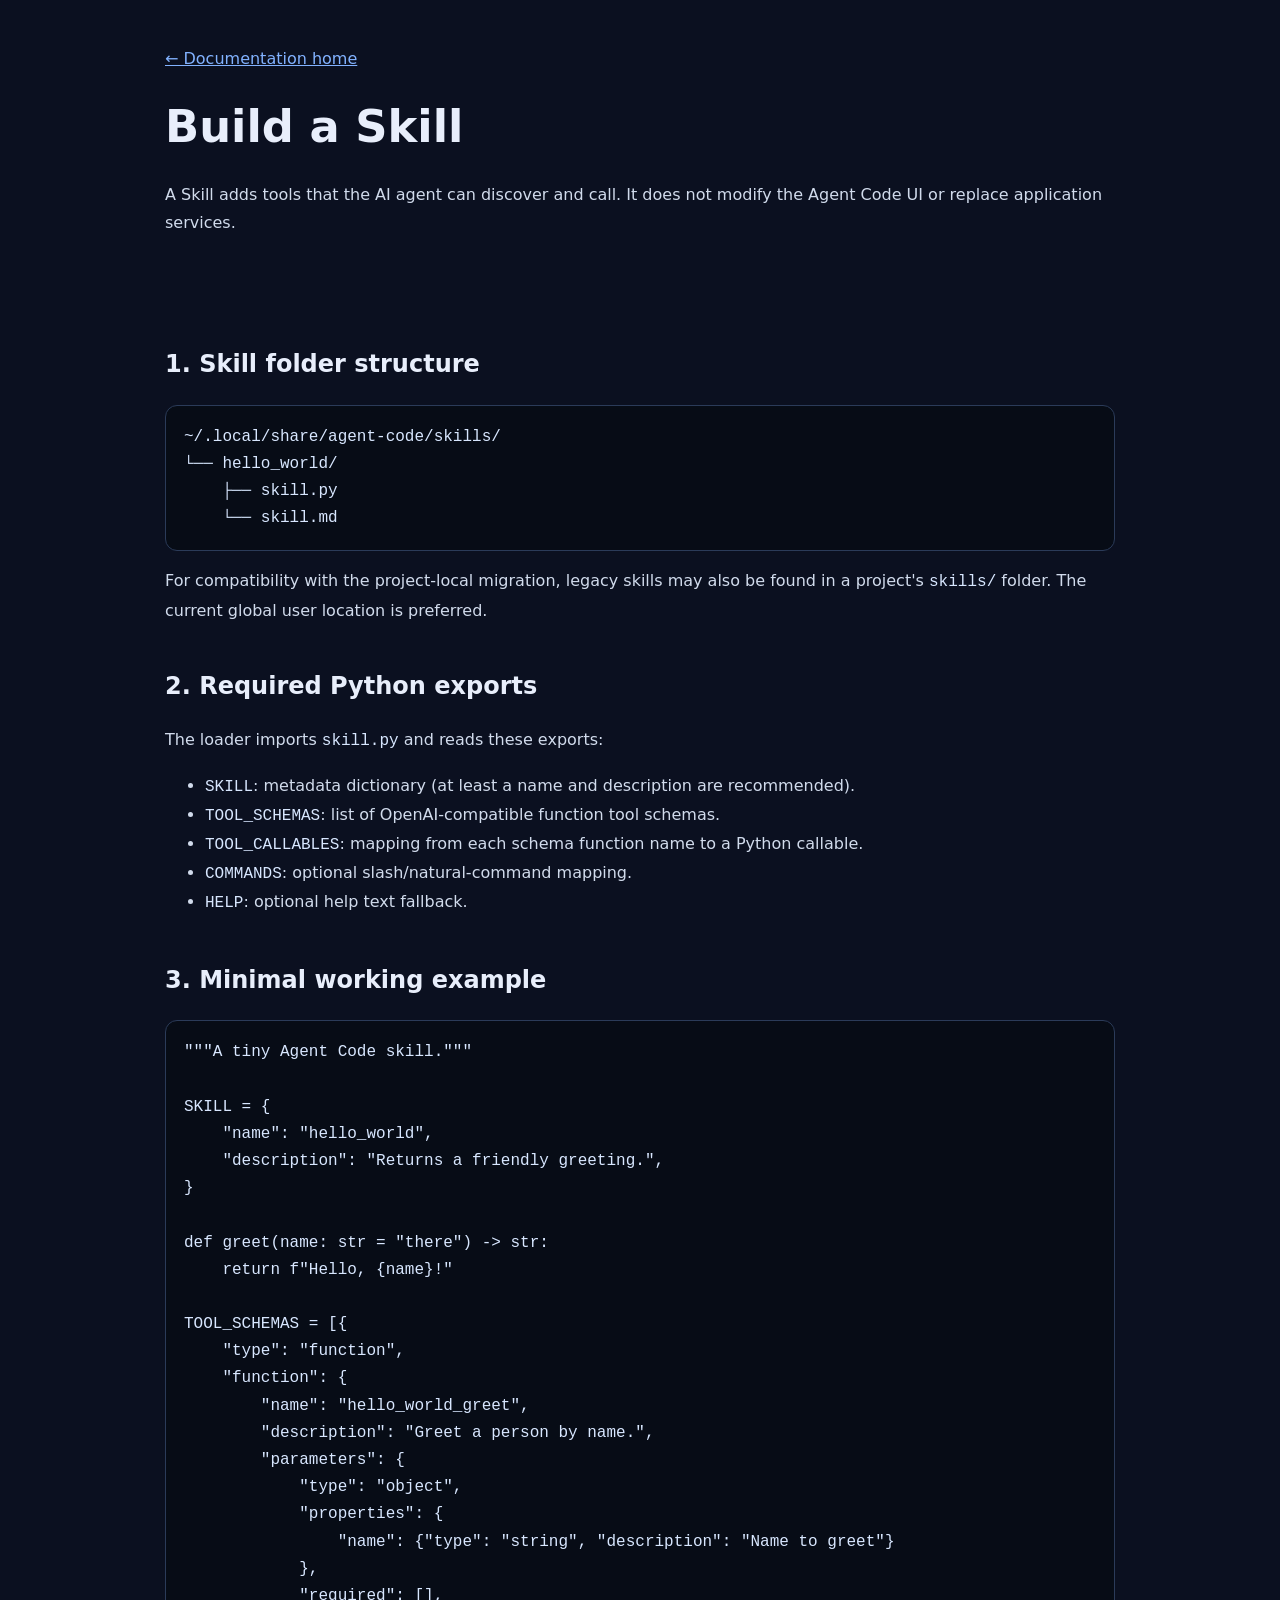
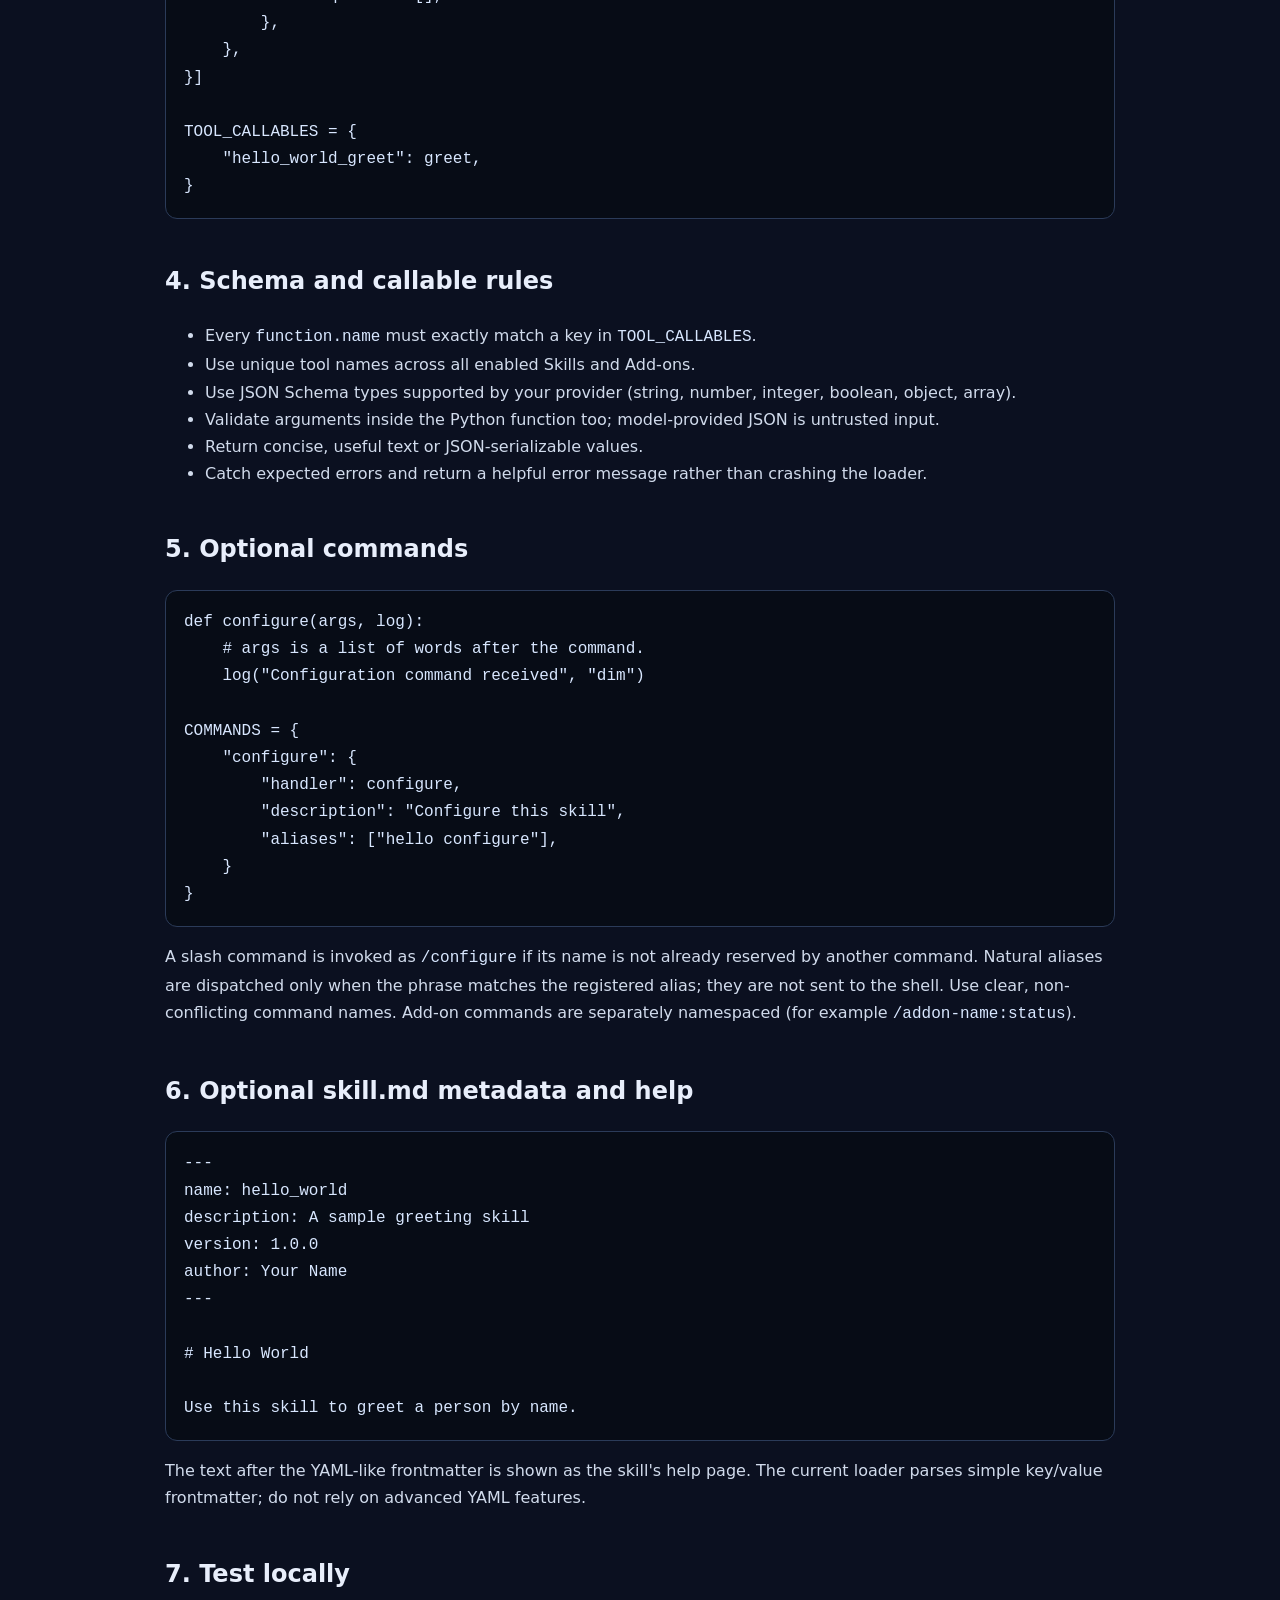
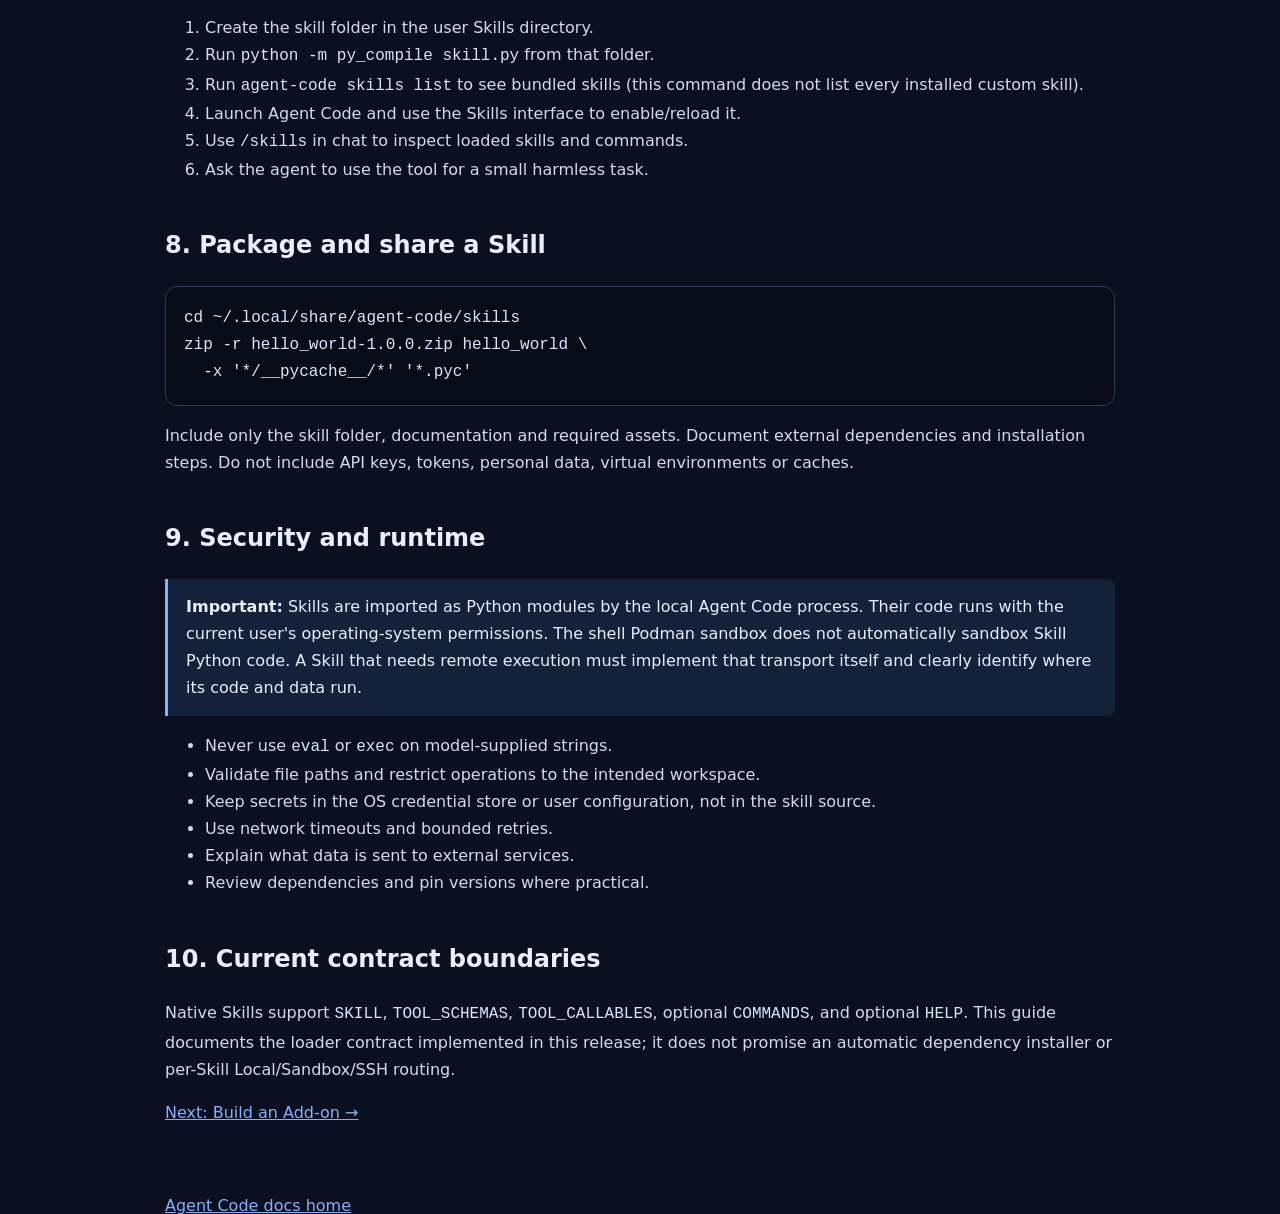
==== commit 047dcd77: "Release Agent Code 2.0.0 Stable" ====
--- a/docs/skills.html
+++ b/docs/skills.html
@@ -1,778 +1,63 @@
-<!doctype html>
-<html lang="en">
-<head>
-<meta charset="utf-8">
-<title>Agent Skills — Developer Guide</title>
-<meta name="viewport" content="width=device-width, initial-scale=1">
-<style>
-  :root {
-    --bg: #0e1117;
-    --panel: #161b22;
-    --card: #1c2128;
-    --border: #30363d;
-    --fg: #c9d1d9;
-    --dim: #8b949e;
-    --accent: #58a6ff;
-    --green: #3fb950;
-    --yellow: #d29922;
-    --red: #f85149;
-    --purple: #bc8cff;
-    --code-bg: #0d1117;
-  }
-  * { box-sizing: border-box; }
-  html, body {
-    margin: 0;
-    padding: 0;
-    background: var(--bg);
-    color: var(--fg);
-    font: 15px/1.6 -apple-system, BlinkMacSystemFont, "Segoe UI", Roboto, sans-serif;
-  }
-  a { color: var(--accent); text-decoration: none; }
-  a:hover { text-decoration: underline; }
+<!doctype html><html lang="en"><head><meta charset="utf-8"><meta name="viewport" content="width=device-width,initial-scale=1"><title>Build Agent Code Skills</title><style>
+:root{color-scheme:dark;--bg:#0b1020;--panel:#14213a;--line:#2b3b59;--text:#e8eefb;--muted:#a9b8d0;--accent:#82b2ff}*{box-sizing:border-box}body{margin:0;background:var(--bg);color:var(--text);font:16px/1.7 system-ui,sans-serif}header,main,footer{max-width:1000px;margin:auto;padding:25px}header{padding-top:45px}a{color:var(--accent)}h1{font-size:2.8rem;line-height:1.1}h2{margin-top:42px}p,li{color:#d1dbec}pre{white-space:pre;overflow:auto;background:#070c16;border:1px solid var(--line);border-radius:12px;padding:18px}code{font-family:ui-monospace,Consolas,monospace;color:#d8e7ff} .note{padding:14px 18px;background:var(--panel);border-left:3px solid var(--accent);border-radius:0 8px 8px 0}.tag{color:#9fc5ff}</style></head><body><header><a href="index.html">← Documentation home</a><h1>Build a Skill</h1><p>A Skill adds tools that the AI agent can discover and call. It does not modify the Agent Code UI or replace application services.</p></header><main>
+<h2>1. Skill folder structure</h2><pre><code>~/.local/share/agent-code/skills/
+└── hello_world/
+    ├── skill.py
+    └── skill.md</code></pre><p>For compatibility with the project-local migration, legacy skills may also be found in a project's <code>skills/</code> folder. The current global user location is preferred.</p>
+<h2>2. Required Python exports</h2><p>The loader imports <code>skill.py</code> and reads these exports:</p><ul><li><code>SKILL</code>: metadata dictionary (at least a name and description are recommended).</li><li><code>TOOL_SCHEMAS</code>: list of OpenAI-compatible function tool schemas.</li><li><code>TOOL_CALLABLES</code>: mapping from each schema function name to a Python callable.</li><li><code>COMMANDS</code>: optional slash/natural-command mapping.</li><li><code>HELP</code>: optional help text fallback.</li></ul>
+<h2>3. Minimal working example</h2><pre><code>"""A tiny Agent Code skill."""
 
-  .layout {
-    display: grid;
-    grid-template-columns: 260px 1fr;
-    min-height: 100vh;
-  }
-  @media (max-width: 900px) {
-    .layout { grid-template-columns: 1fr; }
-    .sidebar { position: static !important; height: auto !important; }
-  }
-
-  /* Sidebar */
-  .sidebar {
-    background: var(--panel);
-    border-right: 1px solid var(--border);
-    padding: 24px 20px;
-    position: sticky;
-    top: 0;
-    height: 100vh;
-    overflow-y: auto;
-  }
-  .sidebar h1 {
-    font-size: 16px;
-    color: var(--accent);
-    margin: 0 0 4px;
-    letter-spacing: 0.5px;
-  }
-  .sidebar .ver {
-    font-size: 11px;
-    color: var(--dim);
-    margin-bottom: 20px;
-  }
-  .sidebar nav a {
-    display: block;
-    color: var(--fg);
-    padding: 6px 8px;
-    border-radius: 4px;
-    font-size: 13px;
-    margin: 1px 0;
-  }
-  .sidebar nav a:hover {
-    background: var(--card);
-    text-decoration: none;
-  }
-  .sidebar nav .sub {
-    padding-left: 20px;
-    font-size: 12px;
-    color: var(--dim);
-  }
-
-  /* Main */
-  main {
-    padding: 40px 60px 80px;
-    max-width: 900px;
-  }
-  @media (max-width: 900px) {
-    main { padding: 24px 20px 60px; }
-  }
-  h1.section {
-    font-size: 28px;
-    margin: 48px 0 8px;
-    padding-top: 24px;
-    border-top: 1px solid var(--border);
-    color: #fff;
-  }
-  h1.section:first-of-type { border-top: 0; margin-top: 0; padding-top: 0; }
-  h2 {
-    font-size: 20px;
-    margin: 32px 0 10px;
-    color: #fff;
-  }
-  h3 {
-    font-size: 16px;
-    margin: 24px 0 8px;
-    color: var(--accent);
-  }
-  p { margin: 10px 0; }
-  code {
-    background: var(--card);
-    padding: 2px 6px;
-    border-radius: 4px;
-    font: 13px/1.5 "Cascadia Mono", Consolas, "SF Mono", monospace;
-    color: var(--fg);
-  }
-  pre {
-    background: var(--code-bg);
-    border: 1px solid var(--border);
-    border-radius: 6px;
-    padding: 16px;
-    overflow-x: auto;
-    font: 13px/1.5 "Cascadia Mono", Consolas, "SF Mono", monospace;
-    margin: 12px 0;
-  }
-  pre code {
-    background: transparent;
-    padding: 0;
-    font-size: 13px;
-  }
-  .lead {
-    font-size: 16px;
-    color: var(--dim);
-    margin: 8px 0 24px;
-  }
-  .card {
-    background: var(--panel);
-    border: 1px solid var(--border);
-    border-radius: 8px;
-    padding: 20px 24px;
-    margin: 16px 0;
-  }
-  .card h3 { margin-top: 0; }
-  .pill {
-    display: inline-block;
-    background: var(--card);
-    border: 1px solid var(--border);
-    border-radius: 999px;
-    padding: 2px 10px;
-    font-size: 12px;
-    color: var(--dim);
-    margin-right: 6px;
-  }
-  .pill.green { color: var(--green); border-color: #1a7f37; }
-  .pill.yellow { color: var(--yellow); border-color: #9e6a03; }
-  .pill.red { color: var(--red); border-color: #8b1a1a; }
-  .pill.purple { color: var(--purple); border-color: #6e40c9; }
-
-  table {
-    width: 100%;
-    border-collapse: collapse;
-    margin: 12px 0;
-    font-size: 13px;
-  }
-  th, td {
-    text-align: left;
-    padding: 8px 12px;
-    border-bottom: 1px solid var(--border);
-    vertical-align: top;
-  }
-  th { color: var(--dim); font-weight: 600; }
-  td code { font-size: 12px; }
-
-  .callout {
-    border-left: 3px solid var(--accent);
-    background: var(--panel);
-    padding: 12px 16px;
-    margin: 12px 0;
-    border-radius: 0 6px 6px 0;
-    font-size: 14px;
-  }
-  .callout.warn { border-left-color: var(--yellow); }
-  .callout.danger { border-left-color: var(--red); }
-  .callout.ok { border-left-color: var(--green); }
-
-  .toc-num { color: var(--dim); margin-right: 6px; font-variant-numeric: tabular-nums; }
-
-  .footer {
-    margin-top: 60px;
-    padding-top: 20px;
-    border-top: 1px solid var(--border);
-    color: var(--dim);
-    font-size: 12px;
-  }
-</style>
-</head>
-<body>
-
-<div class="layout">
-
-  <!-- ========================================================== -->
-  <!-- SIDEBAR -->
-  <!-- ========================================================== -->
-  <aside class="sidebar">
-    <h1>AGENT SKILLS</h1>
-    <div class="ver">Developer guide · v1.0</div>
-    <nav>
-      <a href="#overview"><span class="toc-num">1</span>Overview</a>
-      <a href="#anatomy"><span class="toc-num">2</span>Skill anatomy</a>
-      <a href="#contract"><span class="toc-num">3</span>The contract</a>
-      <a href="#hello" class="sub">Hello World</a>
-      <a href="#tools" class="sub">Tools</a>
-      <a href="#commands" class="sub">Chat commands</a>
-      <a href="#metadata" class="sub">Metadata</a>
-      <a href="#lifecycle"><span class="toc-num">4</span>Lifecycle</a>
-      <a href="#sandbox"><span class="toc-num">5</span>Sandbox</a>
-      <a href="#publishing"><span class="toc-num">6</span>Publishing</a>
-      <a href="#installing"><span class="toc-num">7</span>Installing</a>
-      <a href="#examples"><span class="toc-num">8</span>Examples</a>
-      <a href="#recipes" class="sub">Common recipes</a>
-      <a href="#debug"><span class="toc-num">9</span>Debugging</a>
-      <a href="#reference"><span class="toc-num">10</span>API reference</a>
-    </nav>
-  </aside>
-
-  <!-- ========================================================== -->
-  <!-- MAIN -->
-  <!-- ========================================================== -->
-  <main>
-
-    <h1 class="section" id="overview"><span class="toc-num">1 ·</span> Overview</h1>
-    <p class="lead">A skill is a self-contained folder that adds tools and/or chat commands to the agent — no changes to the agent source needed.</p>
-
-    <p>The agent ships with a small core: <span class="pill">browser</span><span class="pill">shell</span>. Everything else — email, filesystem, public API search — is a <strong>skill</strong>.</p>
-
-    <p>Skills are discovered at startup, loaded dynamically, and their tools are merged into the LLM's tool list. Disabling a skill removes its tools and commands from the running agent immediately.</p>
-
-    <div class="callout ok">
-      <strong>Why skills?</strong> You never edit <code>agent.py</code> to add a capability. You write a folder, drop it in <code>skills/</code>, and the agent picks it up on restart (or instantly via the Skills dialog if already loaded).
-    </div>
-
-    <h3>The three contracts</h3>
-    <p>Every skill exports up to three things from its <code>skill.py</code>:</p>
-
-    <table>
-      <thead>
-        <tr><th>Export</th><th>Purpose</th><th>Required?</th></tr>
-      </thead>
-      <tbody>
-        <tr>
-          <td><code>SKILL</code></td>
-          <td>Metadata dict: name, description</td>
-          <td><span class="pill red">Yes</span></td>
-        </tr>
-        <tr>
-          <td><code>TOOL_SCHEMAS</code> + <code>TOOL_CALLABLES</code></td>
-          <td>Tools the LLM can call</td>
-          <td><span class="pill yellow">Optional</span></td>
-        </tr>
-        <tr>
-          <td><code>COMMANDS</code></td>
-          <td>Slash commands the user can type (<code>/email</code>, etc.)</td>
-          <td><span class="pill yellow">Optional</span></td>
-        </tr>
-      </tbody>
-    </table>
-
-    <h1 class="section" id="anatomy"><span class="toc-num">2 ·</span> Skill anatomy</h1>
-
-    <p>A skill is a folder. The folder name becomes the skill name unless <code>skill.md</code> overrides it.</p>
-
-    <pre><code>man-code/
-└── skills/
-    └── my_skill/
-        ├── skill.py       ← code: metadata + tools + commands
-        └── skill.md       ← docs: frontmatter + human notes</code></pre>
-
-    <table>
-      <thead><tr><th>File</th><th>Purpose</th><th>Required?</th></tr></thead>
-      <tbody>
-        <tr>
-          <td><code>skill.py</code></td>
-          <td>Python module. Exports <code>SKILL</code>, optionally <code>TOOL_SCHEMAS</code>, <code>TOOL_CALLABLES</code>, <code>COMMANDS</code>.</td>
-          <td><span class="pill red">Yes</span></td>
-        </tr>
-        <tr>
-          <td><code>skill.md</code></td>
-          <td>Markdown with YAML frontmatter. Supplies <code>name</code>, <code>description</code>, <code>version</code>, <code>author</code>. Anything below the frontmatter is free-form docs.</td>
-          <td><span class="pill yellow">Optional but recommended</span></td>
-        </tr>
-        <tr>
-          <td>any other files</td>
-          <td>Templates, data files, images — whatever your skill needs. Read them via <code>Path(__file__).parent</code>.</td>
-          <td><span class="pill yellow">Optional</span></td>
-        </tr>
-      </tbody>
-    </table>
-
-    <h1 class="section" id="contract"><span class="toc-num">3 ·</span> The contract</h1>
-
-    <h2 id="hello">Hello World — the smallest possible skill</h2>
-
-    <pre><code># skills/greet/skill.py
 SKILL = {
-    "name": "greet",
-    "description": "Say hello.",
+    "name": "hello_world",
+    "description": "Returns a friendly greeting.",
 }
 
-def hello(name: str = "world") -&gt; str:
+def greet(name: str = "there") -> str:
     return f"Hello, {name}!"
 
-TOOL_SCHEMAS = [
-    {
-        "type": "function",
-        "function": {
-            "name": "hello",
-            "description": "Return a greeting for a given name.",
-            "parameters": {
-                "type": "object",
-                "properties": {"name": {"type": "string"}},
+TOOL_SCHEMAS = [{
+    "type": "function",
+    "function": {
+        "name": "hello_world_greet",
+        "description": "Greet a person by name.",
+        "parameters": {
+            "type": "object",
+            "properties": {
+                "name": {"type": "string", "description": "Name to greet"}
             },
+            "required": [],
         },
     },
-]
+}]
 
 TOOL_CALLABLES = {
-    "hello": hello,
+    "hello_world_greet": greet,
 }</code></pre>
-
-    <p>That's it. Restart the agent, and the LLM can now call <code>hello(name="..."</code>.</p>
-
-    <h2 id="tools">Tools — what the LLM calls</h2>
-
-    <p>A tool has two halves:</p>
-
-    <table>
-      <thead><tr><th>Half</th><th>What it is</th><th>Where it goes</th></tr></thead>
-      <tbody>
-        <tr>
-          <td><strong>Schema</strong></td>
-          <td>A JSON function signature describing the tool: name, description, parameters, which are required.</td>
-          <td><code>TOOL_SCHEMAS</code> (list)</td>
-        </tr>
-        <tr>
-          <td><strong>Callable</strong></td>
-          <td>The Python function that actually does the work.</td>
-          <td><code>TOOL_CALLABLES</code> (dict)</td>
-        </tr>
-      </tbody>
-    </table>
-
-    <div class="callout">
-      The <strong>schema name</strong> and the <strong>callable key</strong> must match. The LLM calls <code>hello</code>, the loader looks up <code>TOOL_CALLABLES["hello"]</code>, calls it with the decoded arguments.
-    </div>
-
-    <h3>Rules for tool functions</h3>
-    <ul>
-      <li><strong>Return a string</strong>. The agent sends the whole string back to the LLM as the tool result.</li>
-      <li><strong>Prefix errors with <code>ERROR:</code>, <code>BLOCKED:</code>, or <code>NOT_FOUND:</code></strong>. The agent uses these prefixes to color the log red and the LLM understands the call failed.</li>
-      <li><strong>Be concise.</strong> Tool results are truncated at ~4,000 chars before going to the LLM. Long outputs waste context — summarise.</li>
-      <li><strong>Never raise</strong> if you can avoid it. Wrap risky code in <code>try/except</code> and return an error string. Uncaught exceptions still get caught by the agent, but you lose the ability to give the LLM a helpful hint.</li>
-    </ul>
-
-    <h3>Schema shape</h3>
-
-    <pre><code>{
-  "type": "function",
-  "function": {
-    "name": "my_tool",                 # must match callable key
-    "description": "One clear sentence about what this does.",
-    "parameters": {
-      "type": "object",
-      "properties": {
-        "arg1": {"type": "string", "description": "what this is"},
-        "arg2": {"type": "integer"},
-        "flag": {"type": "boolean", "default": False}
-      },
-      "required": ["arg1"]              # omit args with defaults
-    }
-  }
-}</code></pre>
-
-    <p>Supported parameter types: <code>string</code>, <code>integer</code>, <code>number</code>, <code>boolean</code>, <code>array</code>, <code>object</code>. Most providers support these six.</p>
-
-    <h2 id="commands">Chat commands — what the user types</h2>
-
-    <p>Commands are slash-prefixed and dispatched to the skill's handler directly. They don't go through the LLM — they run instantly.</p>
-
-    <pre><code># skills/mystuff/skill.py
-
-def _handle_ping(args: list, log) -&gt; None:
-    """args = tokens after '/ping'. log(text, tag=None) writes to the chat."""
-    log(f"pong {' '.join(args)}", "dim")
-
-def _handle_echo(args: list, log) -&gt; None:
-    log(" ".join(args) or "(empty)", "user")
+<h2>4. Schema and callable rules</h2><ul><li>Every <code>function.name</code> must exactly match a key in <code>TOOL_CALLABLES</code>.</li><li>Use unique tool names across all enabled Skills and Add-ons.</li><li>Use JSON Schema types supported by your provider (string, number, integer, boolean, object, array).</li><li>Validate arguments inside the Python function too; model-provided JSON is untrusted input.</li><li>Return concise, useful text or JSON-serializable values.</li><li>Catch expected errors and return a helpful error message rather than crashing the loader.</li></ul>
+<h2>5. Optional commands</h2><pre><code>def configure(args, log):
+    # args is a list of words after the command.
+    log("Configuration command received", "dim")
 
 COMMANDS = {
-    "ping": {
-        "handler": _handle_ping,
-        "description": "Reply pong",
-    },
-    "echo": {
-        "handler": _handle_echo,
-        "description": "Echo back the arguments",
-    },
-}</code></pre>
-
-    <p>User types <code>/ping hi</code> → agent calls <code>_handle_ping(["hi"], log)</code>. The command name is stripped from <code>args</code>.</p>
-
-    <h3>The <code>log</code> function</h3>
-    <p>The second argument to every command handler is a logging function. It accepts a message and an optional style tag:</p>
-
-    <table>
-      <thead><tr><th>Tag</th><th>Color</th><th>Use for</th></tr></thead>
-      <tbody>
-        <tr><td><code>"user"</code></td><td>yellow, bold</td><td>user input echoes</td></tr>
-        <tr><td><code>"agent"</code></td><td>green, bold</td><td>agent final answers</td></tr>
-        <tr><td><code>"tool"</code></td><td>blue</td><td>tool call lines</td></tr>
-        <tr><td><code>"result"</code></td><td>purple</td><td>tool results</td></tr>
-        <tr><td><code>"error"</code></td><td>red</td><td>errors, blocks</td></tr>
-        <tr><td><code>"dim"</code></td><td>grey</td><td>info lines</td></tr>
-        <tr><td><code>"turn"</code></td><td>grey italic</td><td>turn counters</td></tr>
-      </tbody>
-    </table>
-
-    <div class="callout">
-      <code>log()</code> is thread-safe. Command handlers run on the main thread (they're called from <code>on_send</code>), but tool functions may run on a worker thread — always use <code>log()</code> for output, never <code>print()</code>.
-    </div>
-
-    <h2 id="metadata">Metadata — <code>skill.md</code></h2>
-
-    <p><code>skill.md</code> is optional but useful: it lets you version a skill, credit an author, and long-describe it, without touching <code>skill.py</code>.</p>
-
-    <pre><code>---
-name: my_skill
-description: One-sentence summary shown in the UI and the Skills dialog.
+    "configure": {
+        "handler": configure,
+        "description": "Configure this skill",
+        "aliases": ["hello configure"],
+    }
+}</code></pre><p>A slash command is invoked as <code>/configure</code> if its name is not already reserved by another command. Natural aliases are dispatched only when the phrase matches the registered alias; they are not sent to the shell. Use clear, non-conflicting command names. Add-on commands are separately namespaced (for example <code>/addon-name:status</code>).</p>
+<h2>6. Optional skill.md metadata and help</h2><pre><code>---
+name: hello_world
+description: A sample greeting skill
 version: 1.0.0
-author: yourname
+author: Your Name
 ---
 
-# my_skill
+# Hello World
 
-Longer docs go here. Anything after the closing `---` is free-form
-Markdown. The agent ignores it — it's for humans browsing the skill.</code></pre>
-
-    <table>
-      <thead><tr><th>Field</th><th>Used where</th></tr></thead>
-      <tbody>
-        <tr><td><code>name</code></td><td>Registry key, folder name override, "Yours" column</td></tr>
-        <tr><td><code>description</code></td><td>Skills dialog, Help dialog, publish dialog</td></tr>
-        <tr><td><code>version</code></td><td>Skills dialog, publish dialog, update detection</td></tr>
-        <tr><td><code>author</code></td><td>Skills dialog, publish dialog</td></tr>
-      </tbody>
-    </table>
-
-    <p>If <code>skill.md</code> is missing, the folder name is used and the description comes from <code>SKILL["description"]</code>.</p>
-
-    <h1 class="section" id="lifecycle"><span class="toc-num">4 ·</span> Lifecycle</h1>
-
-    <p>From boot to shutdown, here's exactly what happens:</p>
-
-    <table>
-      <thead><tr><th>Step</th><th>What runs</th></tr></thead>
-      <tbody>
-        <tr>
-          <td>1. Discovery</td>
-          <td><code>loader.discover_skills()</code> scans <code>skills/*/skill.py</code>. Reads <code>skill.md</code> frontmatter (no code executed). Used by the Skills dialog and Help.</td>
-        </tr>
-        <tr>
-          <td>2. Loading</td>
-          <td><code>loader.load_skills()</code> imports each enabled <code>skill.py</code> as a module. Collects <code>SKILL</code>, <code>TOOL_SCHEMAS</code>, <code>TOOL_CALLABLES</code>, <code>COMMANDS</code>.</td>
-        </tr>
-        <tr>
-          <td>3. Merge</td>
-          <td>All schemas are merged into one list. All callables into one dict. All commands into one dict. Duplicate names — later skill wins (alphabetical order).</td>
-        </tr>
-        <tr>
-          <td>4. Prompt</td>
-          <td>Skill <code>SKILL["description"]</code> values are appended to the system prompt so the LLM knows what's available.</td>
-        </tr>
-        <tr>
-          <td>5. Runtime</td>
-          <td>LLM calls a tool → agent looks up the callable → runs it → sends result back. User types <code>/cmd</code> → agent finds the handler → runs it. No LLM involved for commands.</td>
-        </tr>
-        <tr>
-          <td>6. Toggle</td>
-          <td>Disabling a skill in the Skills dialog removes it from <code>self.disabled_skills</code>, saves to config, and calls <code>_reload_tools()</code>. That re-runs steps 2–4 without restarting the agent.</td>
-        </tr>
-      </tbody>
-    </table>
-
-    <div class="callout warn">
-      <strong>Reloading is not a restart.</strong> When you toggle a skill, its module is re-imported fresh. Any module-level state (caches, connections) is lost. If your skill needs persistent state across reloads, store it in a file — never in a module-level variable.
-    </div>
-
-    <h1 class="section" id="sandbox"><span class="toc-num">5 ·</span> Sandbox</h1>
-
-    <p>Every skill has access to two environment variables that tell it where it's allowed to touch the disk:</p>
-
-    <table>
-      <thead><tr><th>Env var</th><th>Value</th></tr></thead>
-      <tbody>
-        <tr><td><code>AGENT_WORKSPACE</code></td><td>Absolute path to <code>man-code/workspace/</code></td></tr>
-      </tbody>
-    </table>
-
-    <p>Read it like this:</p>
-
-    <pre><code>import os
-from pathlib import Path
-
-WORKSPACE = Path(os.environ["AGENT_WORKSPACE"]).resolve()
-
-def write_thing(name: str, content: str) -&gt; str:
-    p = (WORKSPACE / name).resolve()
-    if not str(p).startswith(str(WORKSPACE)):
-        return "ERROR: path escapes workspace"
-    p.write_text(content, encoding="utf-8")
-    return f"OK wrote {len(content)} chars"</code></pre>
-
-    <div class="callout danger">
-      <strong>Always validate paths.</strong> The shell tool enforces the sandbox. Tool functions do not — it's the skill author's job. A skill that writes to arbitrary paths can be tricked into overwriting system files by a malicious prompt.
-    </div>
-
-    <h3>The agent config file</h3>
-    <p>Skills that need persistent configuration (API keys, settings) should read and write <code>agent_config.json</code> at the project root:</p>
-
-    <pre><code>ROOT = Path(os.environ["AGENT_WORKSPACE"]).resolve().parent
-CFG  = ROOT / "agent_config.json"
-
-def load_cfg() -&gt; dict:
-    if CFG.exists():
-        return json.loads(CFG.read_text(encoding="utf-8"))
-    return {}
-
-def save_cfg(c: dict):
-    CFG.write_text(json.dumps(c, indent=2), encoding="utf-8")</code></pre>
-
-    <p>Read the existing config, update a key, write it back. Never overwrite the whole file — the user's API keys are in there.</p>
-
-    <h1 class="section" id="publishing"><span class="toc-num">6 ·</span> Publishing</h1>
-
-    <p>To share a skill with others, publish it to the registry via <code>skill-manager.py</code>.</p>
-
-    <ol>
-      <li>Make sure the skill folder contains <code>skill.py</code> (required) and <code>skill.md</code> (recommended).</li>
-      <li>Sign in: <code>python skill-manager.py register yournickname</code></li>
-      <li>Open the GUI: <code>python skill-manager.py</code>, or use the CLI:<br>
-        <code>python skill-manager.py publish skills/my_skill --name my_skill --description "..."</code></li>
-      <li>Click <strong>Publish</strong>. The folder is zipped in memory and uploaded.</li>
-    </ol>
-
-    <h3>What gets uploaded</h3>
-    <p>Every file inside the folder, recursively. <strong>Exclude</strong> anything you don't want in the archive — usually you want to keep the folder tidy:</p>
-    <ul>
-      <li>Ignore <code>__pycache__/</code>, <code>*.pyc</code>, <code>.git/</code></li>
-      <li>Ignore any secrets, tokens, or <code>.env</code> files</li>
-      <li>Ignore large binary assets — the max upload is 5 MB</li>
-    </ul>
-
-    <h3>Versioning</h3>
-    <p>Republishing a skill with the same name and a new version replaces the stored archive. Users who reinstall get the new version. There's no automatic notification — bump the version in <code>skill.md</code> when you want to signal a change.</p>
-
-    <h1 class="section" id="installing"><span class="toc-num">7 ·</span> Installing</h1>
-
-    <p>From the store GUI:</p>
-    <ol>
-      <li><code>python skill-manager.py</code></li>
-      <li>Sign in, browse, click a skill, click <strong>Install</strong>.</li>
-      <li>Restart the agent, or use the Skills dialog → toggle the skill on.</li>
-    </ol>
-
-    <p>From the CLI:</p>
-    <pre><code>python skill-manager.py install my_skill</code></pre>
-
-    <p>From the agent itself (once signed in): install the skill via the store, then toggle it in the Skills dialog. The agent does not auto-install skills.</p>
-
-    <h1 class="section" id="examples"><span class="toc-num">8 ·</span> Examples</h1>
-
-    <h2 id="recipes">Common recipes</h2>
-
-    <div class="card">
-      <h3>Stateless HTTP fetch</h3>
-      <pre><code>import urllib.request, json
-
-def fetch_json(url: str) -&gt; str:
-    try:
-        with urllib.request.urlopen(url, timeout=15) as r:
-            data = json.loads(r.read())
-        return json.dumps(data, indent=2)[:3000]
-    except Exception as e:
-        return f"ERROR: {e}"</code></pre>
-    </div>
-
-    <div class="card">
-      <h3>Reading a template file from the skill folder</h3>
-      <pre><code>from pathlib import Path
-SKILL_DIR = Path(__file__).parent
-
-def render(template_name: str, values: dict) -&gt; str:
-    tpl = (SKILL_DIR / "templates" / template_name).read_text()
-    return tpl.format(**values)</code></pre>
-    </div>
-
-    <div class="card">
-      <h3>Auto-installing a dependency at first use</h3>
-      <pre><code>import importlib, subprocess, sys
-
-_installed = set()
-
-def ensure(pkg: str):
-    if pkg in _installed:
-        return
-    try:
-        __import__(pkg)
-    except ImportError:
-        subprocess.run([sys.executable, "-m", "pip",
-                        "install", "--quiet", pkg], check=True)
-        importlib.invalidate_caches()
-    _installed.add(pkg)</code></pre>
-    </div>
-
-    <div class="card">
-      <h3>Persisting state across runs</h3>
-      <pre><code>import json, os
-from pathlib import Path
-STATE = Path(os.environ["AGENT_WORKSPACE"]) / ".myskill.json"
-
-def load_state() -&gt; dict:
-    return json.loads(STATE.read_text()) if STATE.exists() else {}
-
-def save_state(s: dict):
-    STATE.write_text(json.dumps(s, indent=2))</code></pre>
-    </div>
-
-    <div class="card">
-      <h3>Fallback chain across multiple providers</h3>
-      <pre><code>def call_with_fallback(payload):
-    errors = []
-    for provider in ["https://api.a.com", "https://api.b.com"]:
-        try:
-            r = requests.post(provider, json=payload, timeout=20)
-            r.raise_for_status()
-            return r.json()
-        except Exception as e:
-            errors.append(f"{provider}: {e}")
-    return {"error": "all failed: " + "; ".join(errors)}</code></pre>
-    </div>
-
-    <h1 class="section" id="debug"><span class="toc-num">9 ·</span> Debugging</h1>
-
-    <h3>Skill not loading?</h3>
-    <table>
-      <thead><tr><th>Symptom</th><th>Cause</th><th>Fix</th></tr></thead>
-      <tbody>
-        <tr>
-          <td><code>[loader] FAILED to import 'x'</code></td>
-          <td>Syntax error or missing dependency in <code>skill.py</code></td>
-          <td>Run <code>python skills/x/skill.py</code> manually to see the error.</td>
-        </tr>
-        <tr>
-          <td>Skill listed but tools don't work</td>
-          <td><code>TOOL_SCHEMAS</code> names don't match <code>TOOL_CALLABLES</code> keys</td>
-          <td>Double-check the <code>"name"</code> field in each schema against the dict keys.</td>
-        </tr>
-        <tr>
-          <td>Command not found</td>
-          <td><code>COMMANDS</code> dict missing or malformed</td>
-          <td>Every entry needs <code>"handler"</code> and <code>"description"</code>. Check the log for <code>skipping malformed command</code>.</td>
-        </tr>
-        <tr>
-          <td>LLM never calls the tool</td>
-          <td>Schema description too vague</td>
-          <td>Rewrite the description to be explicit about <em>when</em> to use it, not just what it does.</td>
-        </tr>
-        <tr>
-          <td>Skill disappeared after toggle</td>
-          <td>Toggle added it to <code>disabled_skills</code> in config</td>
-          <td>Open the Skills dialog, toggle it back on. Or clear <code>disabled_skills</code> in <code>agent_config.json</code>.</td>
-        </tr>
-      </tbody>
-    </table>
-
-    <h3>Logging from a skill</h3>
-    <p>Two options depending on context:</p>
-    <ul>
-      <li><strong>Inside a tool function:</strong> return a string. It goes to the LLM and shows in the log.</li>
-      <li><strong>Inside a command handler:</strong> call <code>log(text, tag)</code>. It goes directly to the chat.</li>
-      <li><strong>Anywhere:</strong> <code>print()</code> writes to the console (terminal), useful for debugging but hidden from the user.</li>
-    </ul>
-
-    <h3>Testing without the agent</h3>
-    <p>Skills are plain Python. You can import them directly:</p>
-    <pre><code>cd man-code
-python -c "import sys; sys.path.insert(0, 'skills');
-           import my_skill;
-           print(my_skill.my_tool(arg='value'))"</code></pre>
-
-    <h1 class="section" id="reference"><span class="toc-num">10 ·</span> API reference</h1>
-
-    <h2>Module-level exports</h2>
-    <table>
-      <thead><tr><th>Name</th><th>Type</th><th>Example</th></tr></thead>
-      <tbody>
-        <tr>
-          <td><code>SKILL</code></td>
-          <td>dict</td>
-          <td><code>{"name": "x", "description": "..."}</code></td>
-        </tr>
-        <tr>
-          <td><code>TOOL_SCHEMAS</code></td>
-          <td>list of dicts</td>
-          <td>OpenAI function-calling format</td>
-        </tr>
-        <tr>
-          <td><code>TOOL_CALLABLES</code></td>
-          <td>dict[str, callable]</td>
-          <td><code>{"tool_name": fn}</code></td>
-        </tr>
-        <tr>
-          <td><code>COMMANDS</code></td>
-          <td>dict[str, dict]</td>
-          <td><code>{"cmd": {"handler": fn, "description": "..."}}</code></td>
-        </tr>
-      </tbody>
-    </table>
-
-    <h2>Function signatures</h2>
-    <table>
-      <thead><tr><th>Kind</th><th>Signature</th></tr></thead>
-      <tbody>
-        <tr>
-          <td>Tool callable</td>
-          <td><code>def name(arg1, arg2=default) -&gt; str</code></td>
-        </tr>
-        <tr>
-          <td>Command handler</td>
-          <td><code>def name(args: list, log: callable) -&gt; None</code></td>
-        </tr>
-      </tbody>
-    </table>
-
-    <h2>Environment variables</h2>
-    <table>
-      <thead><tr><th>Name</th><th>Value</th></tr></thead>
-      <tbody>
-        <tr>
-          <td><code>AGENT_WORKSPACE</code></td>
-          <td>Absolute path to <code>workspace/</code>. Set by the agent at startup.</td>
-        </tr>
-      </tbody>
-    </table>
-
-    <h2>Log tags</h2>
-    <p><code>user</code>, <code>agent</code>, <code>tool</code>, <code>result</code>, <code>error</code>, <code>dim</code>, <code>turn</code> — see <a href="#commands">§3 Chat commands</a>.</p>
-
-    <h2>Files the agent owns</h2>
-    <table>
-      <thead><tr><th>Path</th><th>Who writes it</th></tr></thead>
-      <tbody>
-        <tr><td><code>agent_config.json</code></td><td>Agent (Settings dialog), skills that need config</td></tr>
-        <tr><td><code>chats/current.json</code></td><td>Agent (auto-save + Save button)</td></tr>
-        <tr><td><code>workspace/</code></td><td>Agent sandbox — everything you write goes here</td></tr>
-        <tr><td><code>skills/&lt;name&gt;/</code></td><td>Skill manager (install), you (authoring)</td></tr>
-        <tr><td><code>~/.skill-manager.json</code></td><td>Skill manager (auth token, server, cache)</td></tr>
-      </tbody>
-    </table>
-
-    <div class="footer">
-      Agent Skills Developer Guide · Open source · MIT<br>
-      Read alongside <code>skills/loader.py</code> — it's ~120 lines and shows exactly what happens at each step.
-    </div>
-
-  </main>
-</div>
-
-</body>
-</html>+Use this skill to greet a person by name.</code></pre><p>The text after the YAML-like frontmatter is shown as the skill's help page. The current loader parses simple key/value frontmatter; do not rely on advanced YAML features.</p>
+<h2>7. Test locally</h2><ol><li>Create the skill folder in the user Skills directory.</li><li>Run <code>python -m py_compile skill.py</code> from that folder.</li><li>Run <code>agent-code skills list</code> to see bundled skills (this command does not list every installed custom skill).</li><li>Launch Agent Code and use the Skills interface to enable/reload it.</li><li>Use <code>/skills</code> in chat to inspect loaded skills and commands.</li><li>Ask the agent to use the tool for a small harmless task.</li></ol>
+<h2>8. Package and share a Skill</h2><pre><code>cd ~/.local/share/agent-code/skills
+zip -r hello_world-1.0.0.zip hello_world \
+  -x '*/__pycache__/*' '*.pyc'</code></pre><p>Include only the skill folder, documentation and required assets. Document external dependencies and installation steps. Do not include API keys, tokens, personal data, virtual environments or caches.</p>
+<h2>9. Security and runtime</h2><div class="note"><strong>Important:</strong> Skills are imported as Python modules by the local Agent Code process. Their code runs with the current user's operating-system permissions. The shell Podman sandbox does not automatically sandbox Skill Python code. A Skill that needs remote execution must implement that transport itself and clearly identify where its code and data run.</div><ul><li>Never use <code>eval</code> or <code>exec</code> on model-supplied strings.</li><li>Validate file paths and restrict operations to the intended workspace.</li><li>Keep secrets in the OS credential store or user configuration, not in the skill source.</li><li>Use network timeouts and bounded retries.</li><li>Explain what data is sent to external services.</li><li>Review dependencies and pin versions where practical.</li></ul>
+<h2>10. Current contract boundaries</h2><p>Native Skills support <code>SKILL</code>, <code>TOOL_SCHEMAS</code>, <code>TOOL_CALLABLES</code>, optional <code>COMMANDS</code>, and optional <code>HELP</code>. This guide documents the loader contract implemented in this release; it does not promise an automatic dependency installer or per-Skill Local/Sandbox/SSH routing.</p><p><a href="addons.html">Next: Build an Add-on →</a></p></main><footer><a href="index.html">Agent Code docs home</a></footer></body></html>
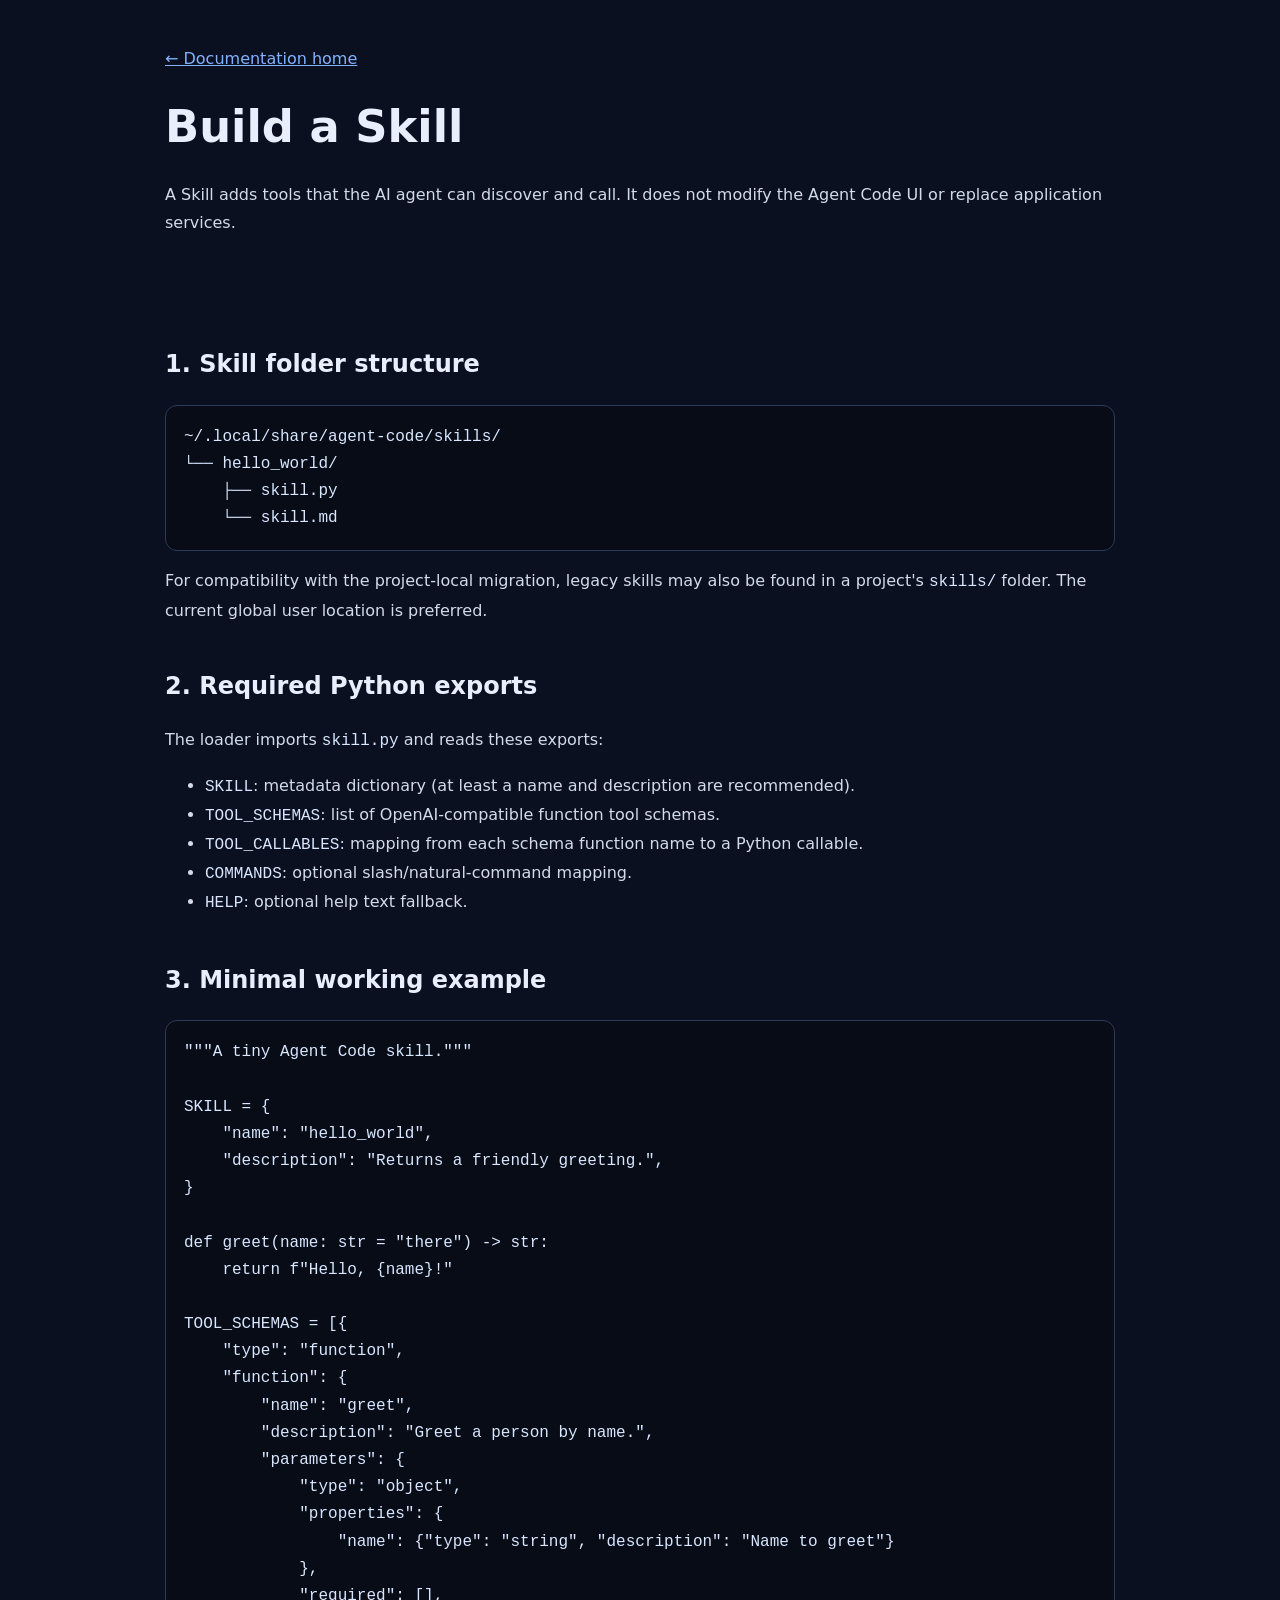
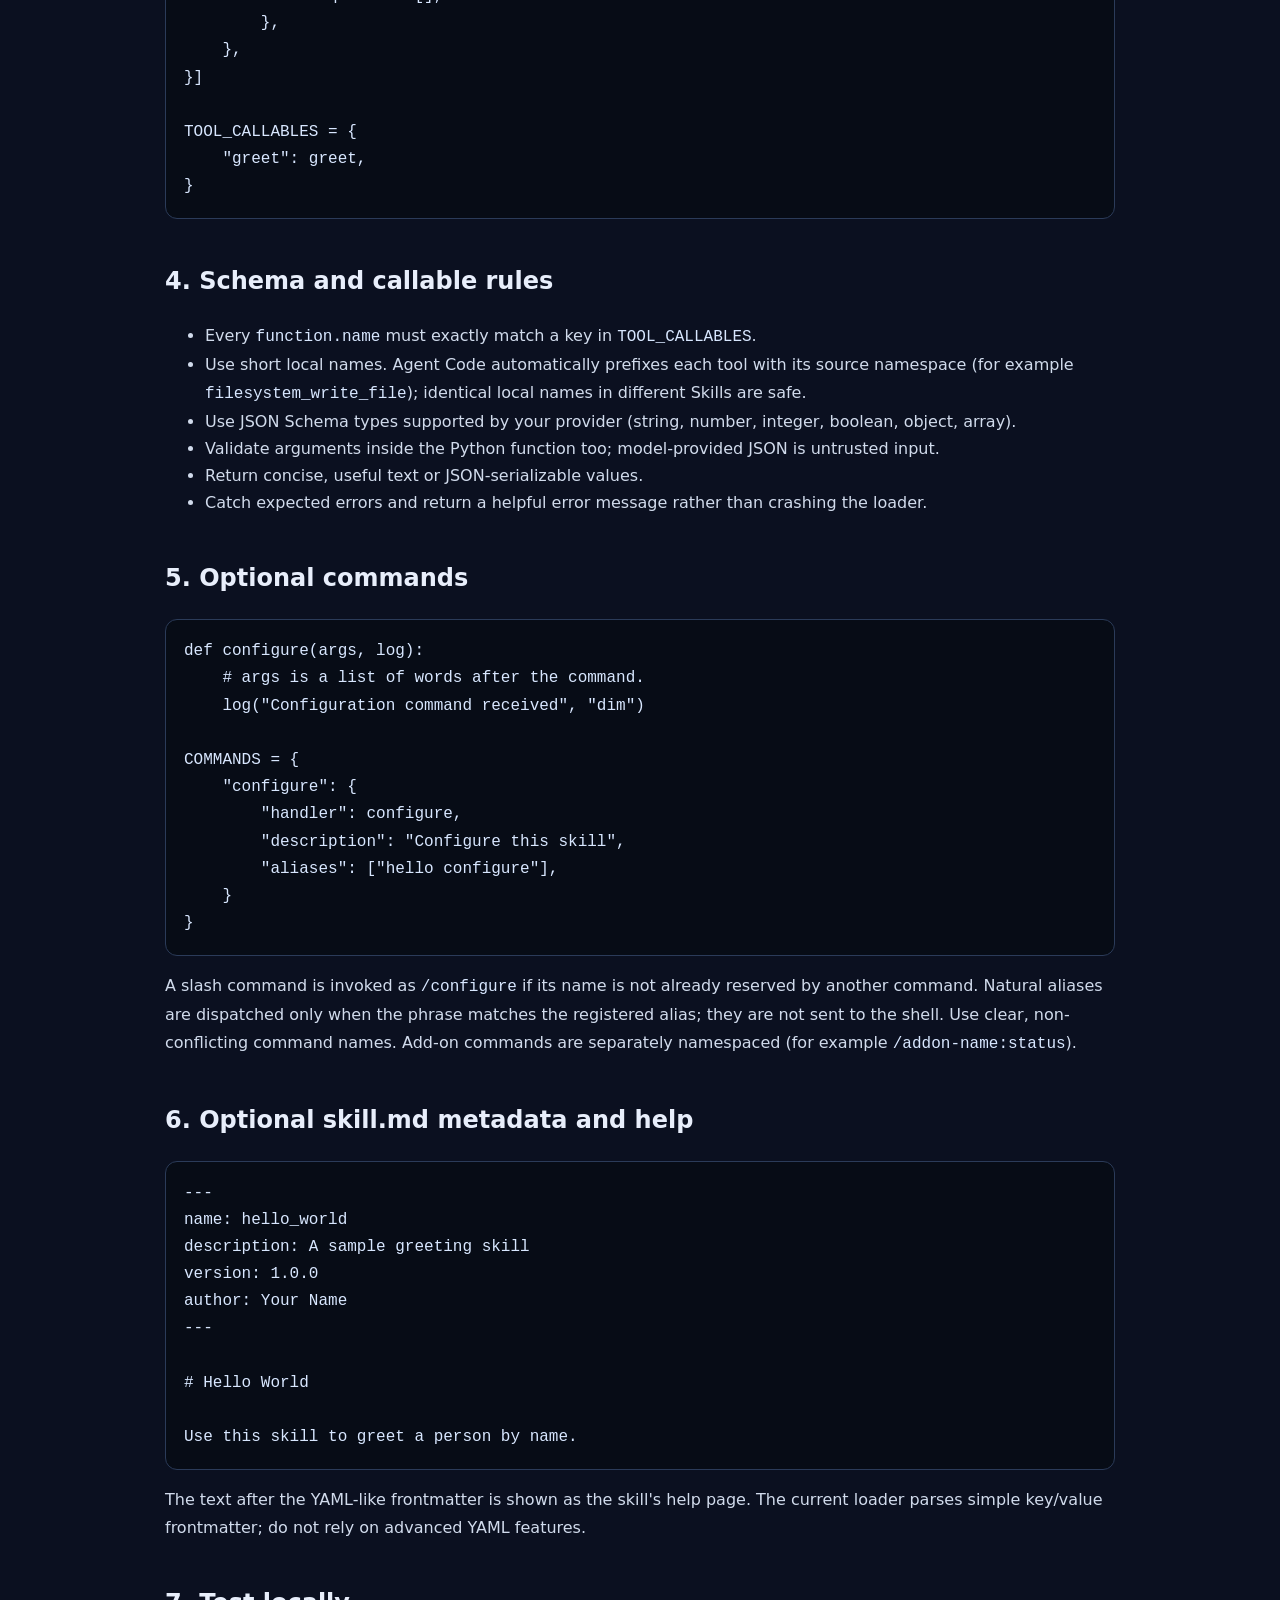
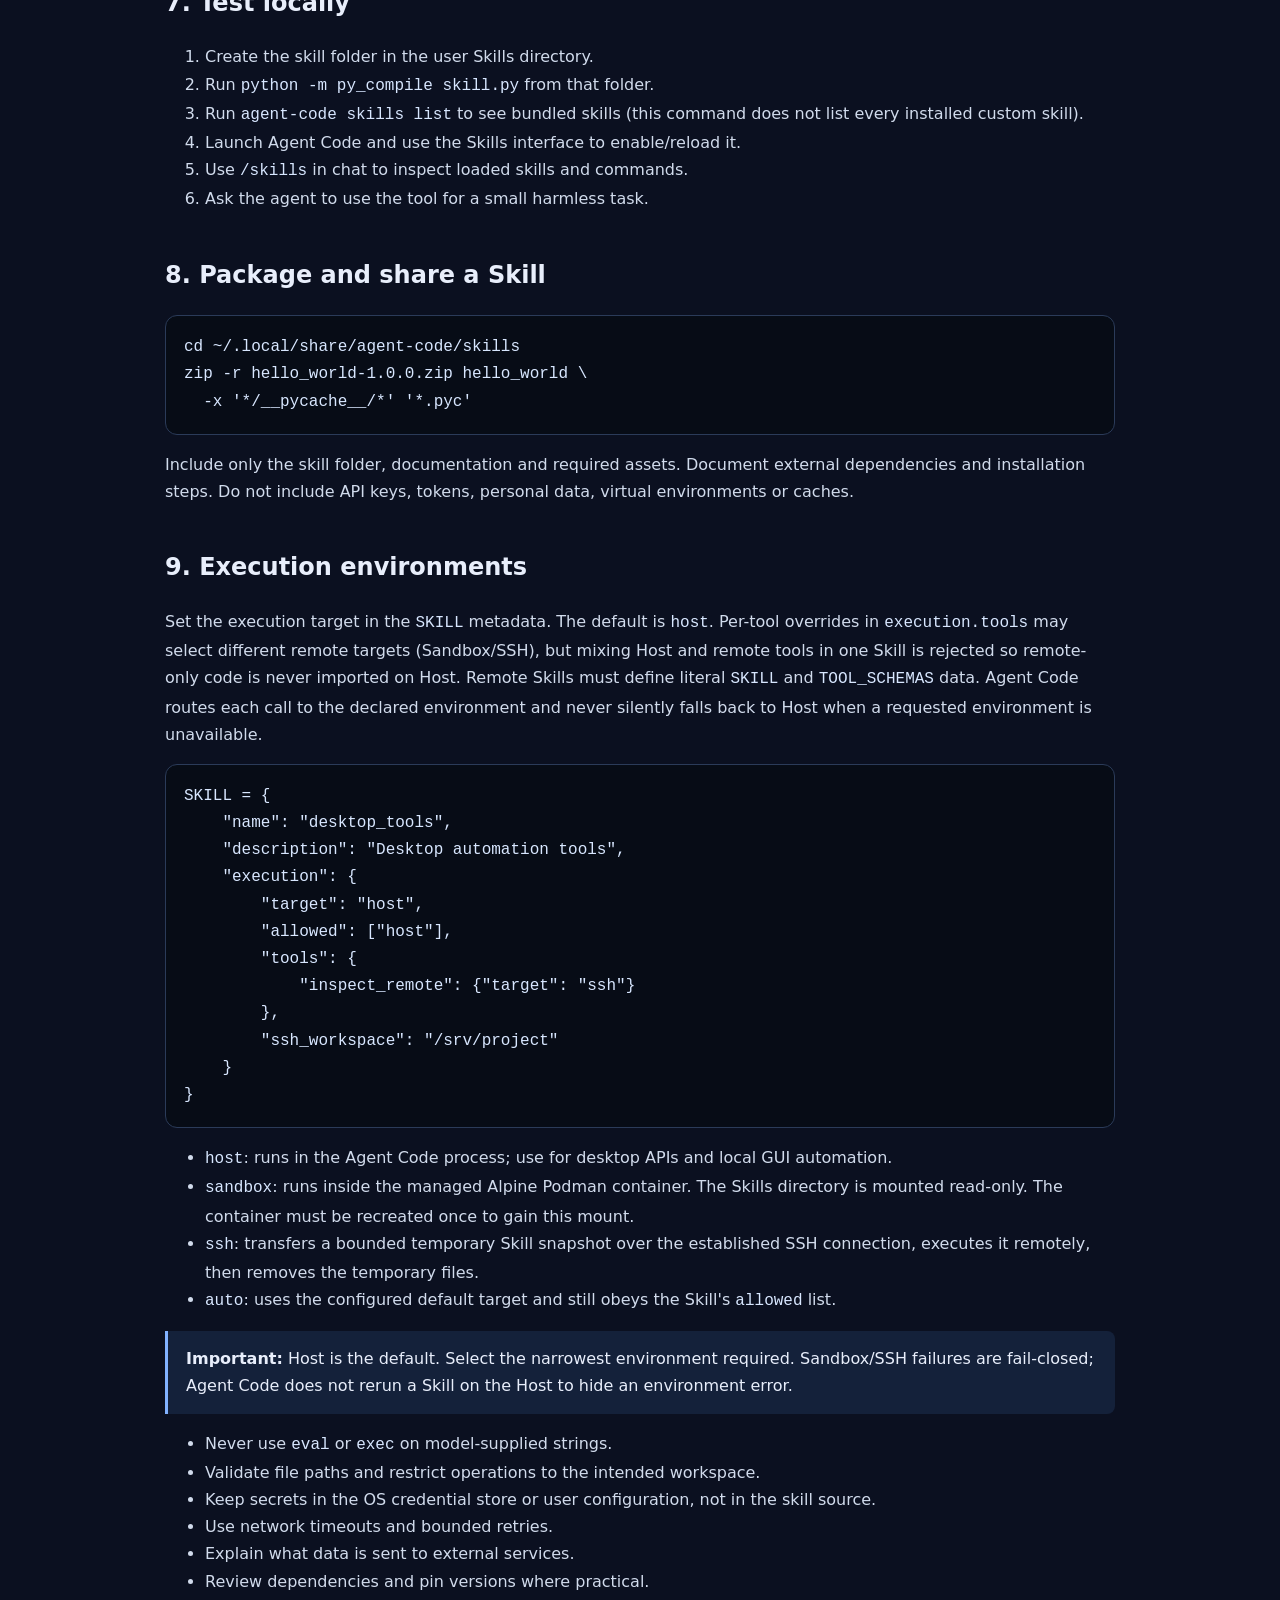
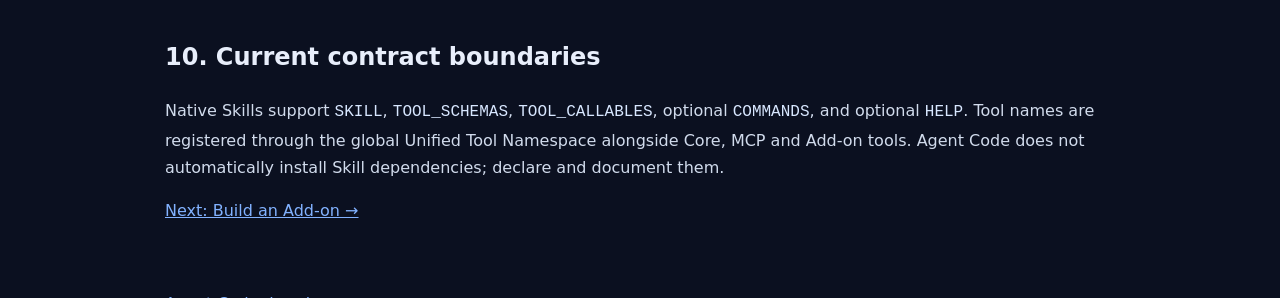
==== commit 2d4c5bf3: "Release Agent Code 2.1.0" ====
--- a/docs/skills.html
+++ b/docs/skills.html
@@ -18,7 +18,7 @@
 TOOL_SCHEMAS = [{
     "type": "function",
     "function": {
-        "name": "hello_world_greet",
+        "name": "greet",
         "description": "Greet a person by name.",
         "parameters": {
             "type": "object",
@@ -31,9 +31,9 @@
 }]
 
 TOOL_CALLABLES = {
-    "hello_world_greet": greet,
+    "greet": greet,
 }</code></pre>
-<h2>4. Schema and callable rules</h2><ul><li>Every <code>function.name</code> must exactly match a key in <code>TOOL_CALLABLES</code>.</li><li>Use unique tool names across all enabled Skills and Add-ons.</li><li>Use JSON Schema types supported by your provider (string, number, integer, boolean, object, array).</li><li>Validate arguments inside the Python function too; model-provided JSON is untrusted input.</li><li>Return concise, useful text or JSON-serializable values.</li><li>Catch expected errors and return a helpful error message rather than crashing the loader.</li></ul>
+<h2>4. Schema and callable rules</h2><ul><li>Every <code>function.name</code> must exactly match a key in <code>TOOL_CALLABLES</code>.</li><li>Use short local names. Agent Code automatically prefixes each tool with its source namespace (for example <code>filesystem_write_file</code>); identical local names in different Skills are safe.</li><li>Use JSON Schema types supported by your provider (string, number, integer, boolean, object, array).</li><li>Validate arguments inside the Python function too; model-provided JSON is untrusted input.</li><li>Return concise, useful text or JSON-serializable values.</li><li>Catch expected errors and return a helpful error message rather than crashing the loader.</li></ul>
 <h2>5. Optional commands</h2><pre><code>def configure(args, log):
     # args is a list of words after the command.
     log("Configuration command received", "dim")
@@ -59,5 +59,16 @@
 <h2>8. Package and share a Skill</h2><pre><code>cd ~/.local/share/agent-code/skills
 zip -r hello_world-1.0.0.zip hello_world \
   -x '*/__pycache__/*' '*.pyc'</code></pre><p>Include only the skill folder, documentation and required assets. Document external dependencies and installation steps. Do not include API keys, tokens, personal data, virtual environments or caches.</p>
-<h2>9. Security and runtime</h2><div class="note"><strong>Important:</strong> Skills are imported as Python modules by the local Agent Code process. Their code runs with the current user's operating-system permissions. The shell Podman sandbox does not automatically sandbox Skill Python code. A Skill that needs remote execution must implement that transport itself and clearly identify where its code and data run.</div><ul><li>Never use <code>eval</code> or <code>exec</code> on model-supplied strings.</li><li>Validate file paths and restrict operations to the intended workspace.</li><li>Keep secrets in the OS credential store or user configuration, not in the skill source.</li><li>Use network timeouts and bounded retries.</li><li>Explain what data is sent to external services.</li><li>Review dependencies and pin versions where practical.</li></ul>
-<h2>10. Current contract boundaries</h2><p>Native Skills support <code>SKILL</code>, <code>TOOL_SCHEMAS</code>, <code>TOOL_CALLABLES</code>, optional <code>COMMANDS</code>, and optional <code>HELP</code>. This guide documents the loader contract implemented in this release; it does not promise an automatic dependency installer or per-Skill Local/Sandbox/SSH routing.</p><p><a href="addons.html">Next: Build an Add-on →</a></p></main><footer><a href="index.html">Agent Code docs home</a></footer></body></html>
+<h2>9. Execution environments</h2><p>Set the execution target in the <code>SKILL</code> metadata. The default is <code>host</code>. Per-tool overrides in <code>execution.tools</code> may select different remote targets (Sandbox/SSH), but mixing Host and remote tools in one Skill is rejected so remote-only code is never imported on Host. Remote Skills must define literal <code>SKILL</code> and <code>TOOL_SCHEMAS</code> data. Agent Code routes each call to the declared environment and never silently falls back to Host when a requested environment is unavailable.</p><pre><code>SKILL = {
+    "name": "desktop_tools",
+    "description": "Desktop automation tools",
+    "execution": {
+        "target": "host",
+        "allowed": ["host"],
+        "tools": {
+            "inspect_remote": {"target": "ssh"}
+        },
+        "ssh_workspace": "/srv/project"
+    }
+}</code></pre><ul><li><code>host</code>: runs in the Agent Code process; use for desktop APIs and local GUI automation.</li><li><code>sandbox</code>: runs inside the managed Alpine Podman container. The Skills directory is mounted read-only. The container must be recreated once to gain this mount.</li><li><code>ssh</code>: transfers a bounded temporary Skill snapshot over the established SSH connection, executes it remotely, then removes the temporary files.</li><li><code>auto</code>: uses the configured default target and still obeys the Skill's <code>allowed</code> list.</li></ul><div class="note"><strong>Important:</strong> Host is the default. Select the narrowest environment required. Sandbox/SSH failures are fail-closed; Agent Code does not rerun a Skill on the Host to hide an environment error.</div><ul><li>Never use <code>eval</code> or <code>exec</code> on model-supplied strings.</li><li>Validate file paths and restrict operations to the intended workspace.</li><li>Keep secrets in the OS credential store or user configuration, not in the skill source.</li><li>Use network timeouts and bounded retries.</li><li>Explain what data is sent to external services.</li><li>Review dependencies and pin versions where practical.</li></ul>
+<h2>10. Current contract boundaries</h2><p>Native Skills support <code>SKILL</code>, <code>TOOL_SCHEMAS</code>, <code>TOOL_CALLABLES</code>, optional <code>COMMANDS</code>, and optional <code>HELP</code>. Tool names are registered through the global Unified Tool Namespace alongside Core, MCP and Add-on tools. Agent Code does not automatically install Skill dependencies; declare and document them.</p><p><a href="addons.html">Next: Build an Add-on →</a></p></main><footer><a href="index.html">Agent Code docs home</a></footer></body></html>
